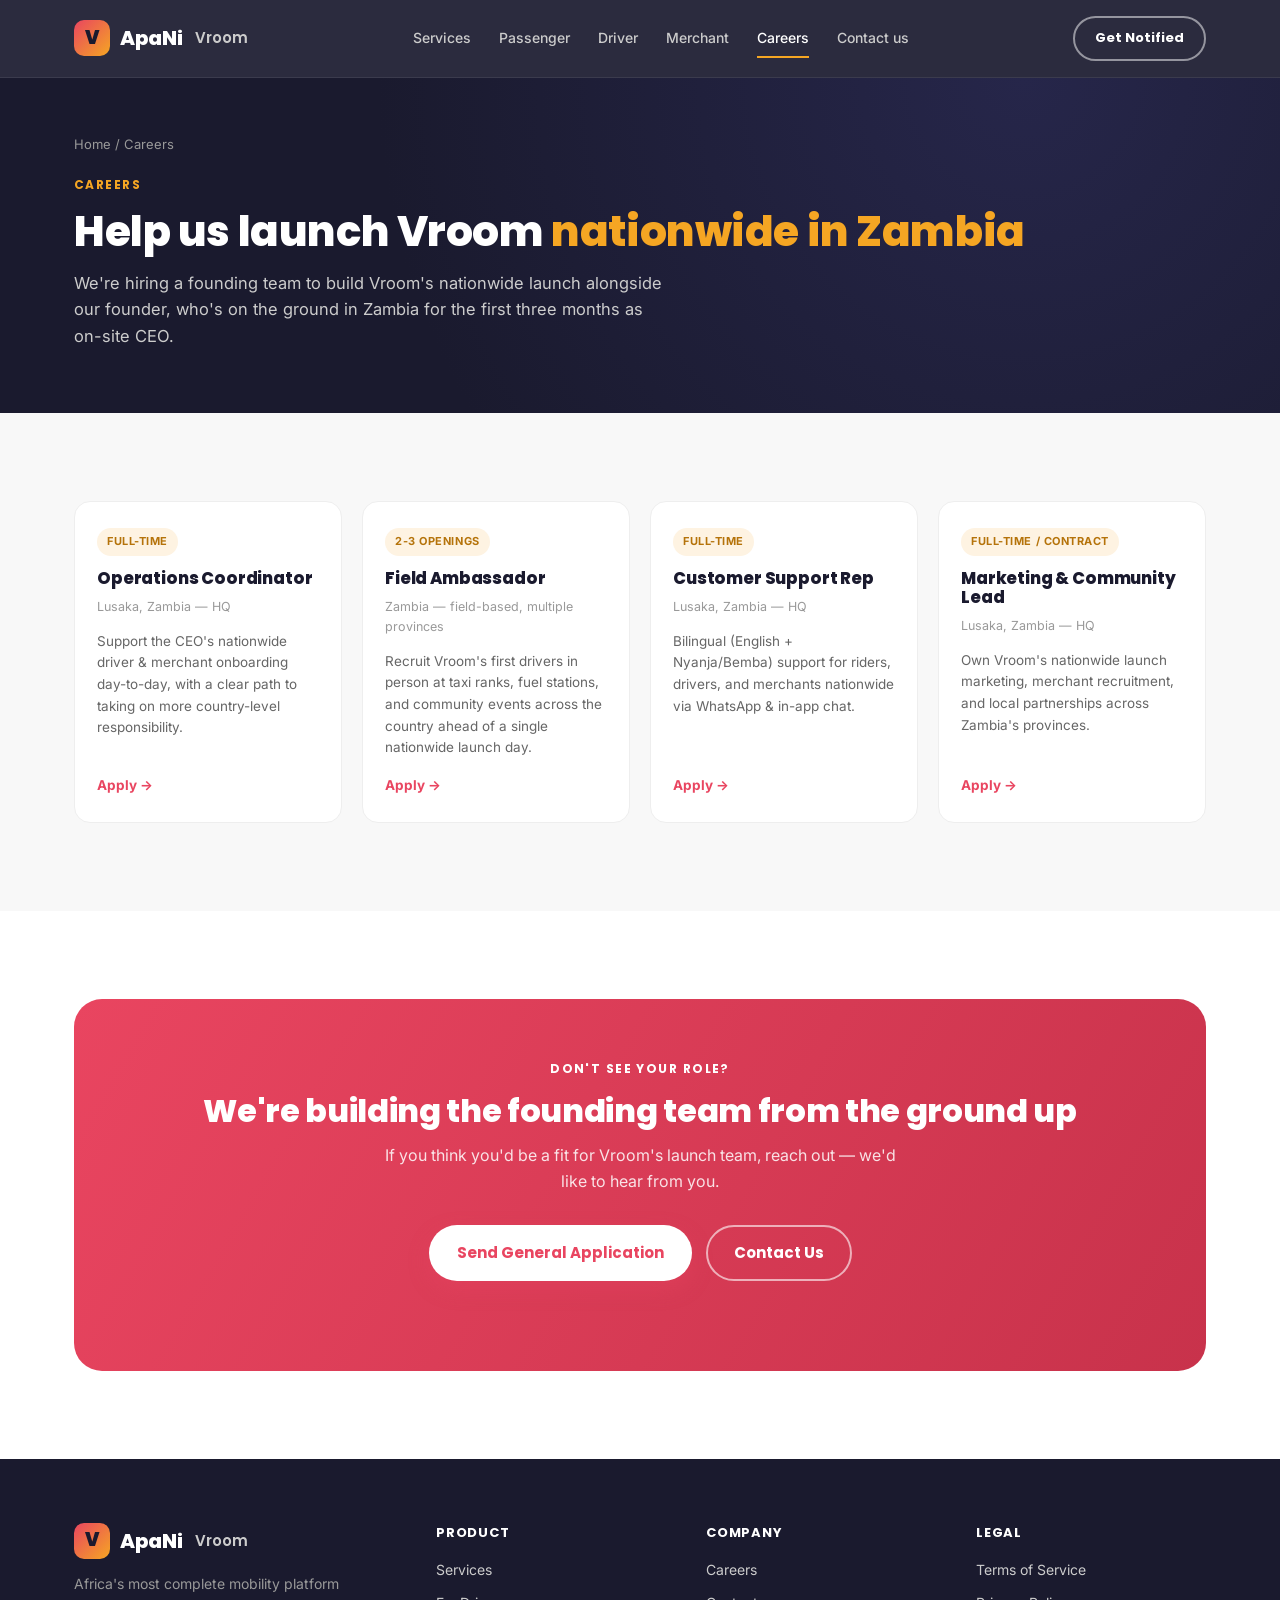
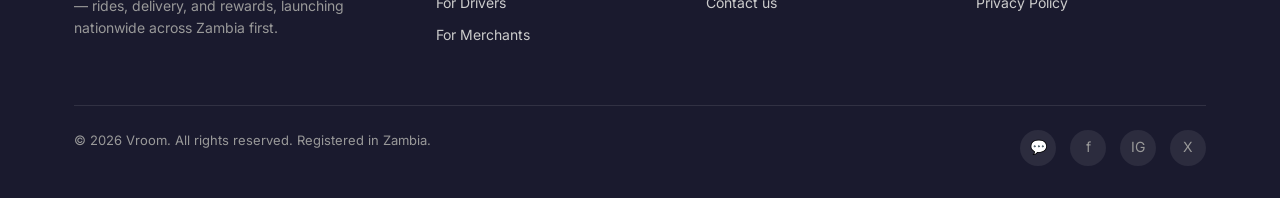
==== careers.html @ 675fe9ae "Add files via upload" ====
<!DOCTYPE html>
<html lang="en">
<head>
<meta charset="UTF-8">
<meta name="viewport" content="width=device-width, initial-scale=1.0">
<title>Careers | ApaNiVroom — Vroom</title>
<meta name="description" content="Join the founding team building Vroom's nationwide launch across Zambia, alongside our founder and on-the-ground CEO.">
<link rel="icon" href="data:image/svg+xml,%3Csvg xmlns='http://www.w3.org/2000/svg' viewBox='0 0 100 100'%3E%3Crect width='100' height='100' rx='22' fill='%231A1A2E'/%3E%3Ctext x='50' y='68' font-size='58' font-family='Arial, sans-serif' font-weight='900' fill='%23F5A623' text-anchor='middle'%3EV%3C/text%3E%3C/svg%3E">
<link rel="preconnect" href="https://fonts.googleapis.com">
<link rel="preconnect" href="https://fonts.gstatic.com" crossorigin>
<link href="https://fonts.googleapis.com/css2?family=Poppins:wght@600;700;800;900&family=Inter:wght@400;500;600;700&display=swap" rel="stylesheet">
<link rel="stylesheet" href="style.css">
</head>
<body>

<header>
  <div class="nav wrap">
    <a href="index.html" class="logo"><span class="mark">V</span>ApaNi<span class="apa">Vroom</span></a>
    <nav class="links" id="navLinks">
      <a href="services.html">Services</a>
      <a href="passenger.html">Passenger</a>
      <a href="driver.html">Driver</a>
      <a href="merchant.html">Merchant</a>
      <a href="careers.html" class="active">Careers</a>
      <a href="contact.html">Contact us</a>
    </nav>
    <div class="nav-cta">
      <a href="contact.html" class="btn btn-outline" style="padding:10px 20px;font-size:13px;">Get Notified</a>
      <button class="menu-toggle" id="menuToggle" aria-label="Menu">☰</button>
    </div>
  </div>
</header>

<section class="subhero">
  <div class="wrap">
    <div class="breadcrumb"><a href="index.html">Home</a> / Careers</div>
    <span class="eyebrow" style="color:var(--accent);">Careers</span>
    <h1>Help us launch Vroom <span>nationwide in Zambia</span></h1>
    <p class="lead">We're hiring a founding team to build Vroom's nationwide launch alongside our founder, who's on the ground in Zambia for the first three months as on-site CEO.</p>
  </div>
</section>

<section>
  <div class="wrap">
    <div class="careers-grid">
      <div class="job-card">
        <span class="job-tag">Full-Time</span>
        <h3>Operations Coordinator</h3>
        <div class="job-loc">Lusaka, Zambia — HQ</div>
        <p>Support the CEO's nationwide driver &amp; merchant onboarding day-to-day, with a clear path to taking on more country-level responsibility.</p>
        <a href="mailto:careers@apanivroom.com?subject=Application%3A%20Operations%20Coordinator">Apply →</a>
      </div>
      <div class="job-card">
        <span class="job-tag">2-3 Openings</span>
        <h3>Field Ambassador</h3>
        <div class="job-loc">Zambia — field-based, multiple provinces</div>
        <p>Recruit Vroom's first drivers in person at taxi ranks, fuel stations, and community events across the country ahead of a single nationwide launch day.</p>
        <a href="mailto:careers@apanivroom.com?subject=Application%3A%20Field%20Ambassador">Apply →</a>
      </div>
      <div class="job-card">
        <span class="job-tag">Full-Time</span>
        <h3>Customer Support Rep</h3>
        <div class="job-loc">Lusaka, Zambia — HQ</div>
        <p>Bilingual (English + Nyanja/Bemba) support for riders, drivers, and merchants nationwide via WhatsApp &amp; in-app chat.</p>
        <a href="mailto:careers@apanivroom.com?subject=Application%3A%20Customer%20Support%20Representative">Apply →</a>
      </div>
      <div class="job-card">
        <span class="job-tag">Full-Time / Contract</span>
        <h3>Marketing &amp; Community Lead</h3>
        <div class="job-loc">Lusaka, Zambia — HQ</div>
        <p>Own Vroom's nationwide launch marketing, merchant recruitment, and local partnerships across Zambia's provinces.</p>
        <a href="mailto:careers@apanivroom.com?subject=Application%3A%20Marketing%20%26%20Community%20Lead">Apply →</a>
      </div>
    </div>
  </div>
</section>

<section style="background:var(--white);">
  <div class="wrap">
    <div class="cta-band">
      <span class="eyebrow" style="color:#fff;">Don't See Your Role?</span>
      <h2>We're building the founding team from the ground up</h2>
      <p>If you think you'd be a fit for Vroom's launch team, reach out — we'd like to hear from you.</p>
      <div class="hero-actions" style="justify-content:center;">
        <a href="mailto:careers@apanivroom.com?subject=General%20Application" class="btn btn-primary">Send General Application</a>
        <a href="contact.html" class="btn btn-outline">Contact Us</a>
      </div>
    </div>
  </div>
</section>

<footer>
  <div class="wrap">
    <div class="footer-grid">
      <div>
        <a href="index.html" class="logo" style="margin-bottom:14px;"><span class="mark">V</span>ApaNi<span class="apa">Vroom</span></a>
        <p style="font-size:14px;max-width:280px;color:var(--gray-400);">Africa's most complete mobility platform — rides, delivery, and rewards, launching nationwide across Zambia first.</p>
      </div>
      <div>
        <h5>Product</h5>
        <ul>
          <li><a href="services.html">Services</a></li>
          <li><a href="driver.html">For Drivers</a></li>
          <li><a href="merchant.html">For Merchants</a></li>
        </ul>
      </div>
      <div>
        <h5>Company</h5>
        <ul>
          <li><a href="careers.html">Careers</a></li>
          <li><a href="contact.html">Contact us</a></li>
        </ul>
      </div>
      <div>
        <h5>Legal</h5>
        <ul>
          <li><a href="#">Terms of Service</a></li>
          <li><a href="#">Privacy Policy</a></li>
        </ul>
      </div>
    </div>
    <div class="footer-bottom">
      <span>© 2026 Vroom. All rights reserved. Registered in Zambia.</span>
      <div class="social-row">
        <a href="#" aria-label="WhatsApp">💬</a>
        <a href="#" aria-label="Facebook">f</a>
        <a href="#" aria-label="Instagram">IG</a>
        <a href="#" aria-label="X">X</a>
      </div>
    </div>
  </div>
</footer>

<script>
  document.getElementById('menuToggle').addEventListener('click', function(){
    document.getElementById('navLinks').classList.toggle('open');
  });
  document.querySelectorAll('nav.links a').forEach(function(a){
    a.addEventListener('click', function(){ document.getElementById('navLinks').classList.remove('open'); });
  });
</script>

</body>
</html>
---- style.css ----
:root{
  --primary:#1A1A2E;
  --secondary:#E94560;
  --accent:#F5A623;
  --success:#27AE60;
  --bg:#F8F8F8;
  --white:#FFFFFF;
  --gray-100:#F5F5F5;
  --gray-200:#EEEEEE;
  --gray-300:#CCCCCC;
  --gray-400:#999999;
  --gray-500:#666666;
  --gray-600:#444444;
  --max-w:1180px;
  --radius:16px;
}
*{box-sizing:border-box;margin:0;padding:0;}
html{scroll-behavior:smooth;}
body{
  font-family:'Inter',system-ui,-apple-system,Segoe UI,Roboto,sans-serif;
  color:var(--primary);
  background:var(--bg);
  line-height:1.6;
  -webkit-font-smoothing:antialiased;
}
h1,h2,h3,h4{font-family:'Poppins',sans-serif;font-weight:800;line-height:1.15;letter-spacing:-0.01em;}
a{color:inherit;text-decoration:none;}
img{max-width:100%;display:block;}
.wrap{max-width:var(--max-w);margin:0 auto;padding:0 24px;}
.eyebrow{
  display:inline-block;font-family:'Poppins',sans-serif;font-weight:700;font-size:12px;
  letter-spacing:.12em;text-transform:uppercase;color:var(--secondary);margin-bottom:14px;
}
.btn{
  display:inline-flex;align-items:center;justify-content:center;gap:8px;
  padding:14px 26px;border-radius:999px;font-family:'Poppins',sans-serif;font-weight:700;
  font-size:15px;border:2px solid transparent;cursor:pointer;transition:transform .15s ease, box-shadow .15s ease;
}
.btn:hover{transform:translateY(-2px);}
.btn-primary{background:var(--secondary);color:var(--white);box-shadow:0 8px 20px rgba(233,69,96,.35);}
.btn-primary:hover{box-shadow:0 12px 26px rgba(233,69,96,.45);}
.btn-outline{background:transparent;color:var(--white);border-color:rgba(255,255,255,.5);}
.btn-outline:hover{border-color:#fff;background:rgba(255,255,255,.08);}
.btn-dark{background:var(--primary);color:var(--white);}
.btn-dark:hover{box-shadow:0 10px 22px rgba(26,26,46,.3);}

/* ---------- HEADER ---------- */
header{
  position:sticky;top:0;z-index:100;background:rgba(26,26,46,.92);backdrop-filter:blur(8px);
  border-bottom:1px solid rgba(255,255,255,.08);
}
.nav{display:flex;align-items:center;justify-content:space-between;padding:16px 24px;}
.logo{display:flex;align-items:center;gap:10px;font-family:'Poppins',sans-serif;font-weight:800;font-size:20px;color:var(--white);}
.logo .mark{
  width:36px;height:36px;border-radius:10px;background:linear-gradient(135deg,var(--secondary),var(--accent));
  display:flex;align-items:center;justify-content:center;font-weight:900;color:var(--primary);font-size:19px;
}
.logo .apa{color:var(--gray-300);font-weight:600;font-size:15px;margin-left:2px;}
nav.links{display:flex;gap:28px;align-items:center;}
nav.links a{color:var(--gray-300);font-weight:500;font-size:14px;transition:color .15s;}
nav.links a:hover{color:var(--white);}
nav.links a.active{color:var(--white);position:relative;}
nav.links a.active::after{
  content:"";position:absolute;left:0;right:0;bottom:-8px;height:2px;background:var(--accent);
}
.nav-cta{display:flex;align-items:center;gap:14px;}
.menu-toggle{display:none;background:none;border:none;color:var(--white);font-size:26px;cursor:pointer;}

@media (max-width:860px){
  nav.links{position:fixed;top:68px;left:0;right:0;background:var(--primary);flex-direction:column;
    align-items:flex-start;padding:18px 24px 26px;gap:18px;transform:translateY(-130%);transition:transform .25s ease;
    border-bottom:1px solid rgba(255,255,255,.08);}
  nav.links.open{transform:translateY(0);}
  nav.links a.active::after{display:none;}
  .menu-toggle{display:block;}
  .nav-cta .btn-outline{display:none;}
}

/* ---------- HERO (home) ---------- */
.hero{
  background:radial-gradient(circle at 20% 20%, #26264a 0%, var(--primary) 55%);
  color:var(--white);padding:76px 0 90px;position:relative;overflow:hidden;
}
.hero::after{
  content:"";position:absolute;right:-120px;top:-120px;width:420px;height:420px;border-radius:50%;
  background:radial-gradient(circle, rgba(245,166,35,.25), transparent 70%);
}
.hero-grid{display:grid;grid-template-columns:1.1fr .9fr;gap:56px;align-items:center;position:relative;z-index:2;}
@media (max-width:900px){.hero-grid{grid-template-columns:1fr;}}
.hero h1{font-size:clamp(34px,5vw,54px);color:var(--white);margin-bottom:20px;}
.hero h1 span{color:var(--accent);}
.hero p.lead{font-size:18px;color:var(--gray-300);max-width:520px;margin-bottom:32px;}
.hero-actions{display:flex;flex-wrap:wrap;gap:14px;margin-bottom:34px;}
.badge-row{display:flex;flex-wrap:wrap;gap:10px;}
.pill{
  display:inline-flex;align-items:center;gap:8px;background:rgba(255,255,255,.08);
  border:1px solid rgba(255,255,255,.16);padding:8px 16px;border-radius:999px;font-size:13px;color:var(--gray-200);
}
.pill .dot{width:8px;height:8px;border-radius:50%;background:var(--success);}

.phone-stack{position:relative;display:flex;justify-content:center;}
.phone{
  width:260px;border-radius:34px;overflow:hidden;box-shadow:0 30px 60px rgba(0,0,0,.45);
  border:6px solid #0d0d1a;background:#0d0d1a;
}
.phone img{width:100%;display:block;}
.phone.behind{position:absolute;transform:rotate(9deg) translate(64px,26px);opacity:.55;z-index:1;width:230px;}
.phone.front{position:relative;z-index:2;}

/* ---------- SUB-PAGE HERO (inner pages) ---------- */
.subhero{
  background:radial-gradient(circle at 80% 0%, #26264a 0%, var(--primary) 60%);
  color:var(--white);padding:56px 0 64px;position:relative;overflow:hidden;
}
.subhero .wrap{position:relative;z-index:2;}
.subhero h1{font-size:clamp(28px,4.2vw,42px);color:var(--white);margin-bottom:14px;}
.subhero h1 span{color:var(--accent);}
.subhero p.lead{font-size:16.5px;color:var(--gray-300);max-width:600px;}
.breadcrumb{font-size:13px;color:var(--gray-400);margin-bottom:16px;}
.breadcrumb a:hover{color:var(--white);}

/* ---------- SECTION SHARED ---------- */
section{padding:88px 0;}
.section-head{max-width:640px;margin:0 auto 52px;text-align:center;}
.section-head h2{font-size:clamp(28px,4vw,38px);margin-bottom:14px;}
.section-head p{color:var(--gray-500);font-size:16px;}
.section-head.left{margin:0 0 44px;text-align:left;}

/* ---------- FEATURES ---------- */
.features-grid{display:grid;grid-template-columns:repeat(3,1fr);gap:24px;}
@media (max-width:900px){.features-grid{grid-template-columns:repeat(2,1fr);}}
@media (max-width:600px){.features-grid{grid-template-columns:1fr;}}
.feature-card{
  background:var(--white);border-radius:var(--radius);padding:30px 26px;border:1px solid var(--gray-200);
  transition:transform .18s ease, box-shadow .18s ease;
}
.feature-card:hover{transform:translateY(-4px);box-shadow:0 18px 34px rgba(26,26,46,.08);}
.feature-icon{
  width:52px;height:52px;border-radius:14px;display:flex;align-items:center;justify-content:center;
  font-size:24px;margin-bottom:18px;
}
.feature-card h3{font-size:18px;margin-bottom:10px;}
.feature-card p{color:var(--gray-500);font-size:14.5px;}
.ic-1{background:#FDEBEE;}
.ic-2{background:#FEF3E2;}
.ic-3{background:#EAF7EF;}
.ic-4{background:#EDEDFB;}
.ic-5{background:#FDEBEE;}
.ic-6{background:#FEF3E2;}

/* quick-link hub cards on Home */
.hub-grid{display:grid;grid-template-columns:repeat(3,1fr);gap:20px;}
@media (max-width:900px){.hub-grid{grid-template-columns:repeat(2,1fr);}}
@media (max-width:600px){.hub-grid{grid-template-columns:1fr;}}
.hub-card{
  background:var(--white);border:1px solid var(--gray-200);border-radius:var(--radius);padding:26px;
  display:flex;flex-direction:column;gap:8px;transition:transform .18s ease, box-shadow .18s ease;
}
.hub-card:hover{transform:translateY(-4px);box-shadow:0 18px 34px rgba(26,26,46,.08);}
.hub-card .hub-icon{font-size:26px;}
.hub-card h3{font-size:17px;}
.hub-card p{color:var(--gray-500);font-size:14px;flex-grow:1;}
.hub-card .hub-go{color:var(--secondary);font-weight:700;font-size:13.5px;}

/* delivery tiers strip */
.tiers{display:grid;grid-template-columns:repeat(4,1fr);gap:16px;margin-top:20px;}
@media (max-width:760px){.tiers{grid-template-columns:repeat(2,1fr);}}
.tier{background:var(--white);border:1px solid var(--gray-200);border-radius:14px;padding:20px;text-align:center;}
.tier .t-name{font-family:'Poppins',sans-serif;font-weight:700;color:var(--secondary);font-size:15px;margin-bottom:6px;}
.tier .t-time{font-size:13px;color:var(--gray-500);}

/* ---------- SPLIT (drivers / merchants / passengers) ---------- */
.split{display:grid;grid-template-columns:1fr 1fr;gap:60px;align-items:center;}
@media (max-width:900px){.split{grid-template-columns:1fr;}}
.split.reverse .split-media{order:2;}
@media (max-width:900px){.split.reverse .split-media{order:0;}}
.split-media{display:flex;justify-content:center;}
.split ul{list-style:none;margin:22px 0 30px;}
.split ul li{
  display:flex;gap:12px;align-items:flex-start;margin-bottom:14px;font-size:15px;color:var(--gray-600);
}
.split ul li::before{
  content:"✓";flex:none;width:22px;height:22px;border-radius:50%;background:var(--success);color:#fff;
  font-size:12px;display:flex;align-items:center;justify-content:center;margin-top:2px;font-weight:700;
}
.dark-panel{background:var(--primary);color:var(--white);border-radius:24px;padding:64px 0;}
.dark-panel .section-head p, .dark-panel p{color:var(--gray-300);}
.dark-panel .split ul li{color:var(--gray-200);}

/* ---------- REAL PHOTOGRAPHY ---------- */
.photo-media{display:flex;justify-content:center;gap:18px;flex-wrap:wrap;align-items:flex-end;}
.real-photo{
  width:260px;border-radius:var(--radius);overflow:hidden;box-shadow:0 20px 40px rgba(0,0,0,.25);
  position:relative;
}
.real-photo img{width:100%;height:320px;object-fit:cover;display:block;}
.real-photo .cap{
  position:absolute;left:0;right:0;bottom:0;padding:14px 16px 12px;
  background:linear-gradient(0deg, rgba(0,0,0,.72), transparent);color:#fff;font-size:12.5px;font-weight:600;
}
.photo-strip{display:grid;grid-template-columns:repeat(3,1fr);gap:20px;}
@media (max-width:900px){.photo-strip{grid-template-columns:1fr;}}
.photo-strip .real-photo{width:100%;}
.photo-strip .real-photo img{height:280px;}

/* ---------- CAREERS ---------- */
.careers-grid{display:grid;grid-template-columns:repeat(4,1fr);gap:20px;}
@media (max-width:960px){.careers-grid{grid-template-columns:repeat(2,1fr);}}
@media (max-width:600px){.careers-grid{grid-template-columns:1fr;}}
.job-card{
  background:var(--white);border:1px solid var(--gray-200);border-radius:var(--radius);padding:26px 22px;
  display:flex;flex-direction:column;height:100%;
}
.job-card .job-tag{
  align-self:flex-start;background:#FEF3E2;color:#B5730A;font-size:11px;font-weight:700;letter-spacing:.05em;
  text-transform:uppercase;padding:5px 10px;border-radius:999px;margin-bottom:14px;
}
.job-card h3{font-size:16.5px;margin-bottom:8px;}
.job-card p{font-size:13.5px;color:var(--gray-500);flex-grow:1;margin-bottom:16px;}
.job-card .job-loc{font-size:12.5px;color:var(--gray-400);margin-bottom:14px;}
.job-card a{font-size:13.5px;font-weight:700;color:var(--secondary);}

/* ---------- LAUNCH TIMELINE ---------- */
.timeline-strip{
  display:flex;gap:0;border-radius:var(--radius);overflow:hidden;border:1px solid var(--gray-200);
}
@media (max-width:760px){.timeline-strip{flex-direction:column;}}
.t-step{flex:1;background:var(--white);padding:28px 24px;border-right:1px solid var(--gray-200);position:relative;}
.t-step:last-child{border-right:none;}
.t-step .t-num{
  width:34px;height:34px;border-radius:50%;background:var(--secondary);color:#fff;font-weight:800;
  display:flex;align-items:center;justify-content:center;font-size:14px;margin-bottom:14px;font-family:'Poppins',sans-serif;
}
.t-step h4{font-size:15px;margin-bottom:6px;}
.t-step p{font-size:13px;color:var(--gray-500);}
.t-step.active .t-num{background:var(--accent);}

/* ---------- CTA BAND ---------- */
.cta-band{
  background:linear-gradient(120deg,var(--secondary),#c8324b);color:#fff;border-radius:28px;
  padding:56px 48px;text-align:center;
}
.cta-band h2{color:#fff;margin-bottom:14px;font-size:clamp(24px,3.4vw,32px);}
.cta-band p{color:rgba(255,255,255,.85);max-width:520px;margin:0 auto 30px;}
.cta-band .btn-primary{background:#fff;color:var(--secondary);}
.cta-band .btn-outline{border-color:rgba(255,255,255,.6);}

/* contact page details */
.contact-grid{display:grid;grid-template-columns:repeat(4,1fr);gap:20px;margin-top:56px;}
@media (max-width:900px){.contact-grid{grid-template-columns:repeat(2,1fr);}}
@media (max-width:560px){.contact-grid{grid-template-columns:1fr;}}
.contact-card{background:var(--white);border:1px solid var(--gray-200);border-radius:var(--radius);padding:24px;text-align:center;}
.contact-card .c-icon{font-size:22px;margin-bottom:10px;}
.contact-card h4{font-size:14.5px;margin-bottom:6px;}
.contact-card a{color:var(--secondary);font-size:13.5px;font-weight:600;}

/* ---------- FOOTER ---------- */
footer{background:var(--primary);color:var(--gray-300);padding:64px 0 32px;}
.footer-grid{display:grid;grid-template-columns:1.4fr 1fr 1fr 1fr;gap:40px;margin-bottom:48px;}
@media (max-width:760px){.footer-grid{grid-template-columns:1fr 1fr;}}
.footer-grid h5{color:#fff;font-family:'Poppins',sans-serif;font-size:13px;letter-spacing:.06em;text-transform:uppercase;margin-bottom:16px;}
.footer-grid ul{list-style:none;}
.footer-grid ul li{margin-bottom:10px;font-size:14px;}
.footer-grid ul li a:hover{color:#fff;}
.footer-bottom{
  border-top:1px solid rgba(255,255,255,.1);padding-top:24px;display:flex;justify-content:space-between;
  flex-wrap:wrap;gap:12px;font-size:13px;color:var(--gray-400);
}
.social-row{display:flex;gap:14px;}
.social-row a{
  width:36px;height:36px;border-radius:50%;background:rgba(255,255,255,.08);display:flex;align-items:center;
  justify-content:center;font-size:14px;
}
.social-row a:hover{background:rgba(255,255,255,.16);}
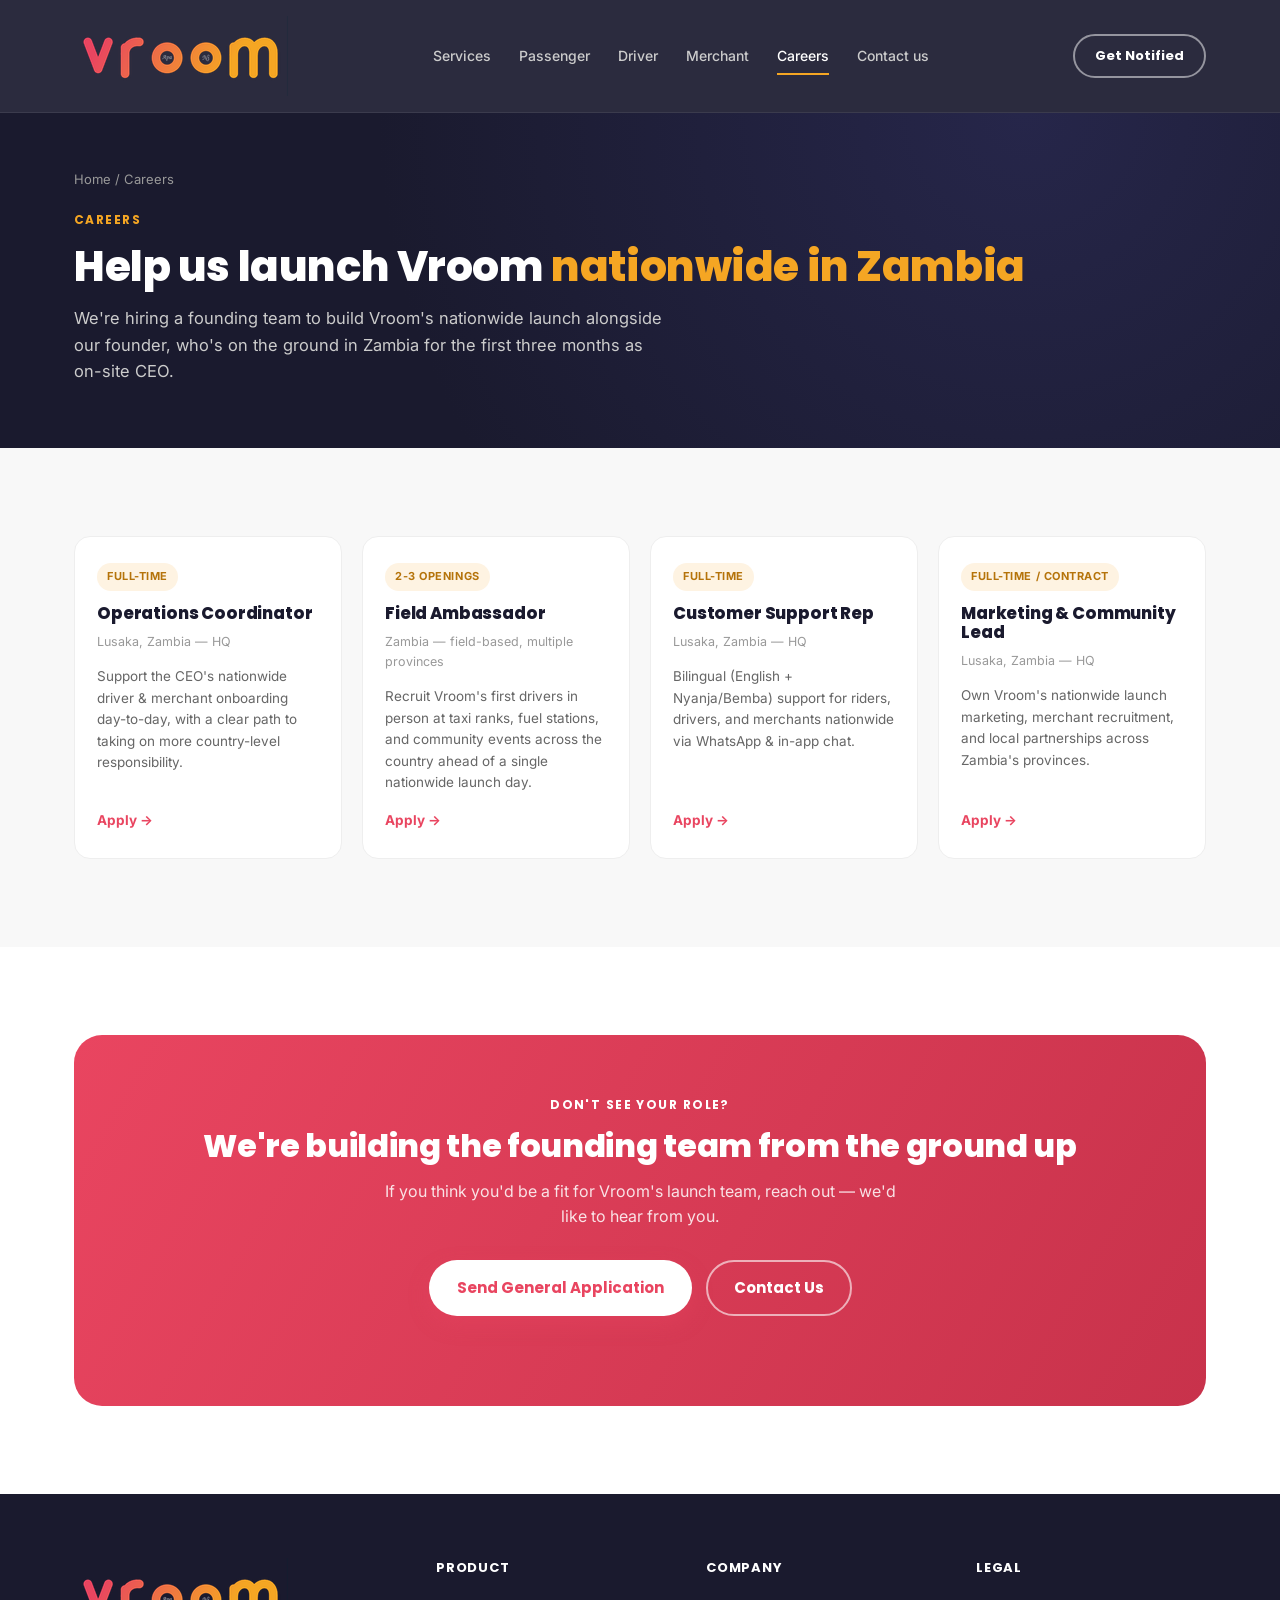
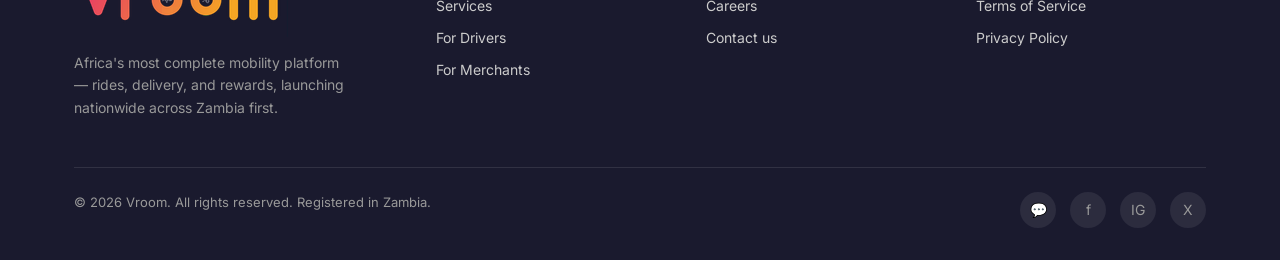
==== commit 4d24d5fc: "Replace placeholder logo with Vroom wordmark" ====
--- a/careers.html
+++ b/careers.html
@@ -15,7 +15,7 @@
 
 <header>
   <div class="nav wrap">
-    <a href="index.html" class="logo"><span class="mark">V</span>ApaNi<span class="apa">Vroom</span></a>
+    <a href="index.html" class="logo"><img src="[data-uri]" alt="ApaNiVroom" class="logo-img"></a>
     <nav class="links" id="navLinks">
       <a href="services.html">Services</a>
       <a href="passenger.html">Passenger</a>
@@ -93,7 +93,7 @@
   <div class="wrap">
     <div class="footer-grid">
       <div>
-        <a href="index.html" class="logo" style="margin-bottom:14px;"><span class="mark">V</span>ApaNi<span class="apa">Vroom</span></a>
+        <a href="index.html" class="logo" style="margin-bottom:14px;"><img src="[data-uri]" alt="ApaNiVroom" class="logo-img"></a>
         <p style="font-size:14px;max-width:280px;color:var(--gray-400);">Africa's most complete mobility platform — rides, delivery, and rewards, launching nationwide across Zambia first.</p>
       </div>
       <div>
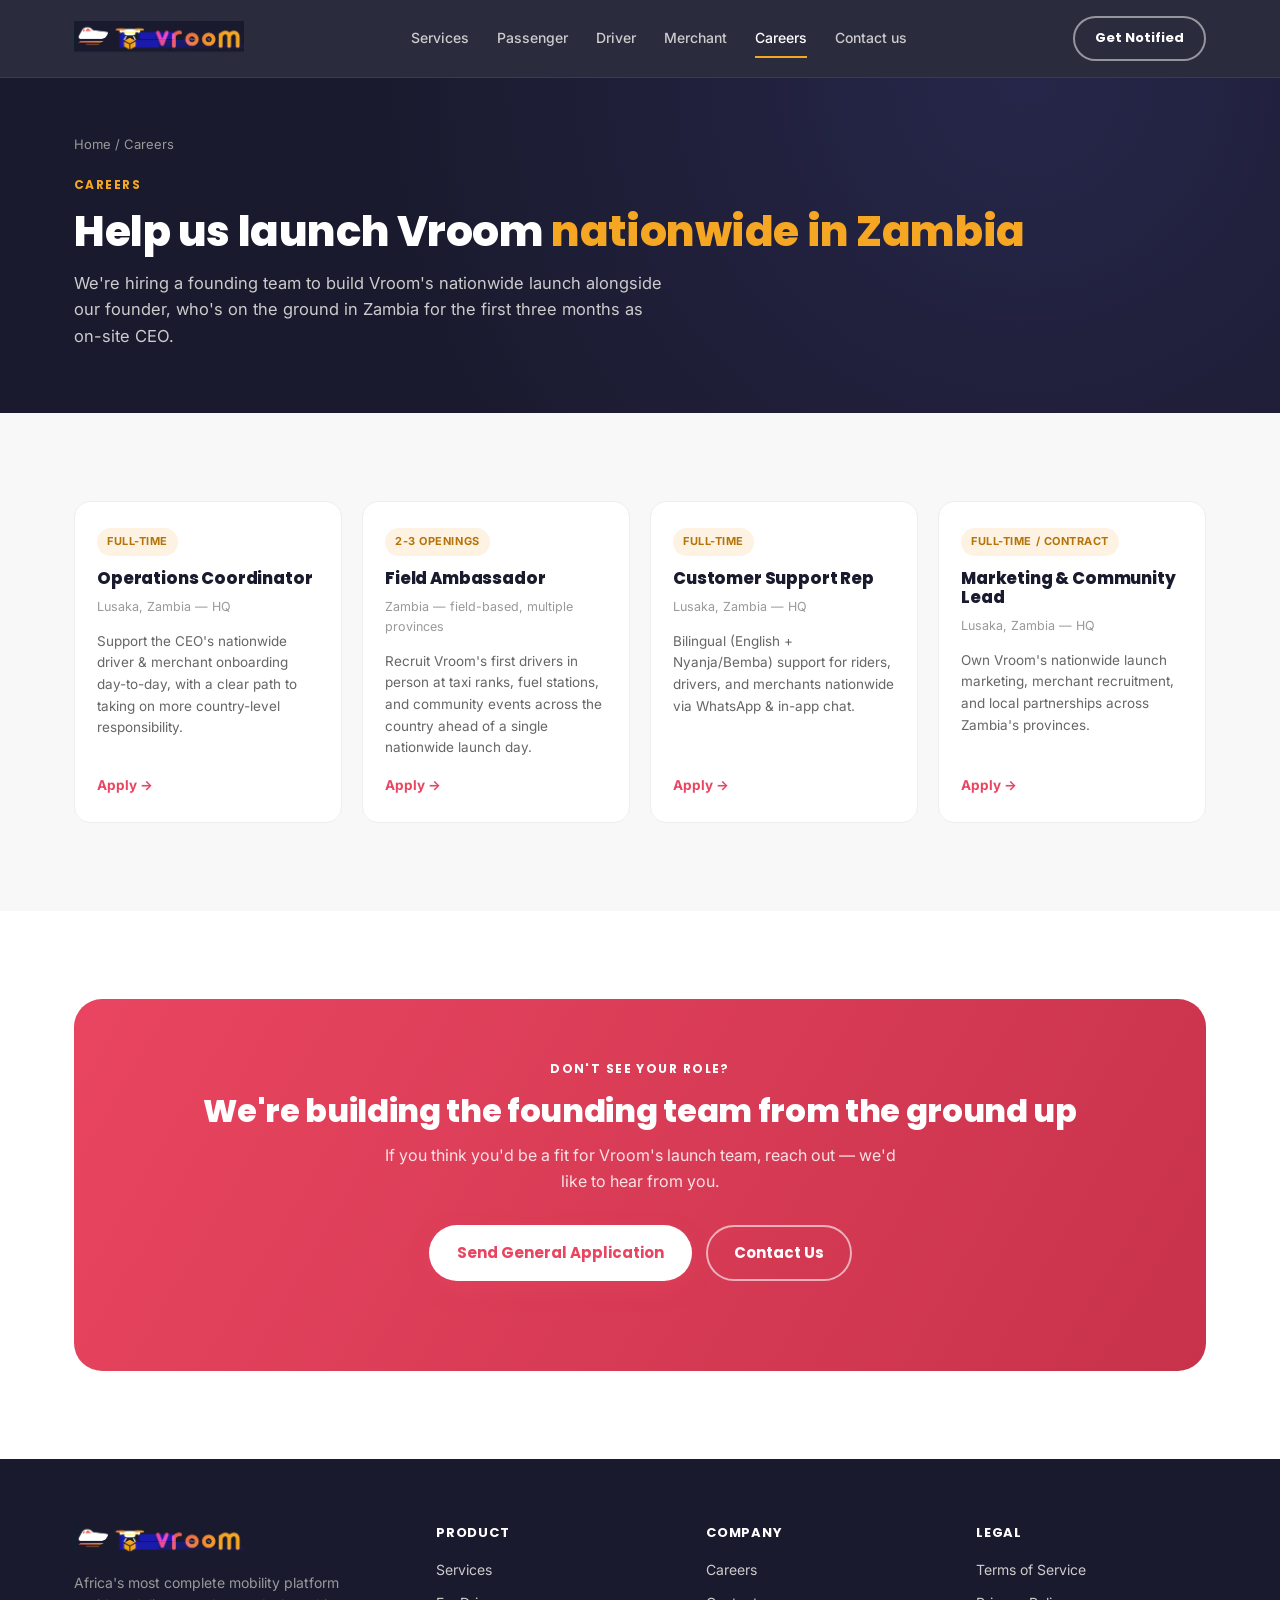
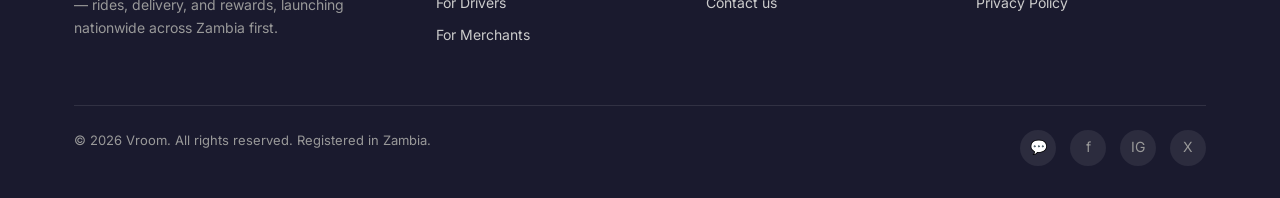
==== commit 5b8e0019: "Wire full logo asset into careers.html" ====
--- a/careers.html
+++ b/careers.html
@@ -15,7 +15,7 @@
 
 <header>
   <div class="nav wrap">
-    <a href="index.html" class="logo"><img src="[data-uri]" alt="ApaNiVroom" class="logo-img"></a>
+    <a href="index.html" class="logo"><img src="[data-uri]" alt="ApaNiVroom" class="logo-img"></a>
     <nav class="links" id="navLinks">
       <a href="services.html">Services</a>
       <a href="passenger.html">Passenger</a>
@@ -93,7 +93,7 @@
   <div class="wrap">
     <div class="footer-grid">
       <div>
-        <a href="index.html" class="logo" style="margin-bottom:14px;"><img src="[data-uri]" alt="ApaNiVroom" class="logo-img"></a>
+        <a href="index.html" class="logo" style="margin-bottom:14px;"><img src="[data-uri]" alt="ApaNiVroom" class="logo-img"></a>
         <p style="font-size:14px;max-width:280px;color:var(--gray-400);">Africa's most complete mobility platform — rides, delivery, and rewards, launching nationwide across Zambia first.</p>
       </div>
       <div>
@@ -140,5 +140,6 @@
   });
 </script>
 
+<script src="logo.js" defer></script>
 </body>
 </html>
--- a/style.css
+++ b/style.css
@@ -51,11 +51,7 @@
 }
 .nav{display:flex;align-items:center;justify-content:space-between;padding:16px 24px;}
 .logo{display:flex;align-items:center;gap:10px;font-family:'Poppins',sans-serif;font-weight:800;font-size:20px;color:var(--white);}
-.logo .mark{
-  width:36px;height:36px;border-radius:10px;background:linear-gradient(135deg,var(--secondary),var(--accent));
-  display:flex;align-items:center;justify-content:center;font-weight:900;color:var(--primary);font-size:19px;
-}
-.logo .apa{color:var(--gray-300);font-weight:600;font-size:15px;margin-left:2px;}
+.logo-img{width:170px;height:auto;display:block;}
 nav.links{display:flex;gap:28px;align-items:center;}
 nav.links a{color:var(--gray-300);font-weight:500;font-size:14px;transition:color .15s;}
 nav.links a:hover{color:var(--white);}
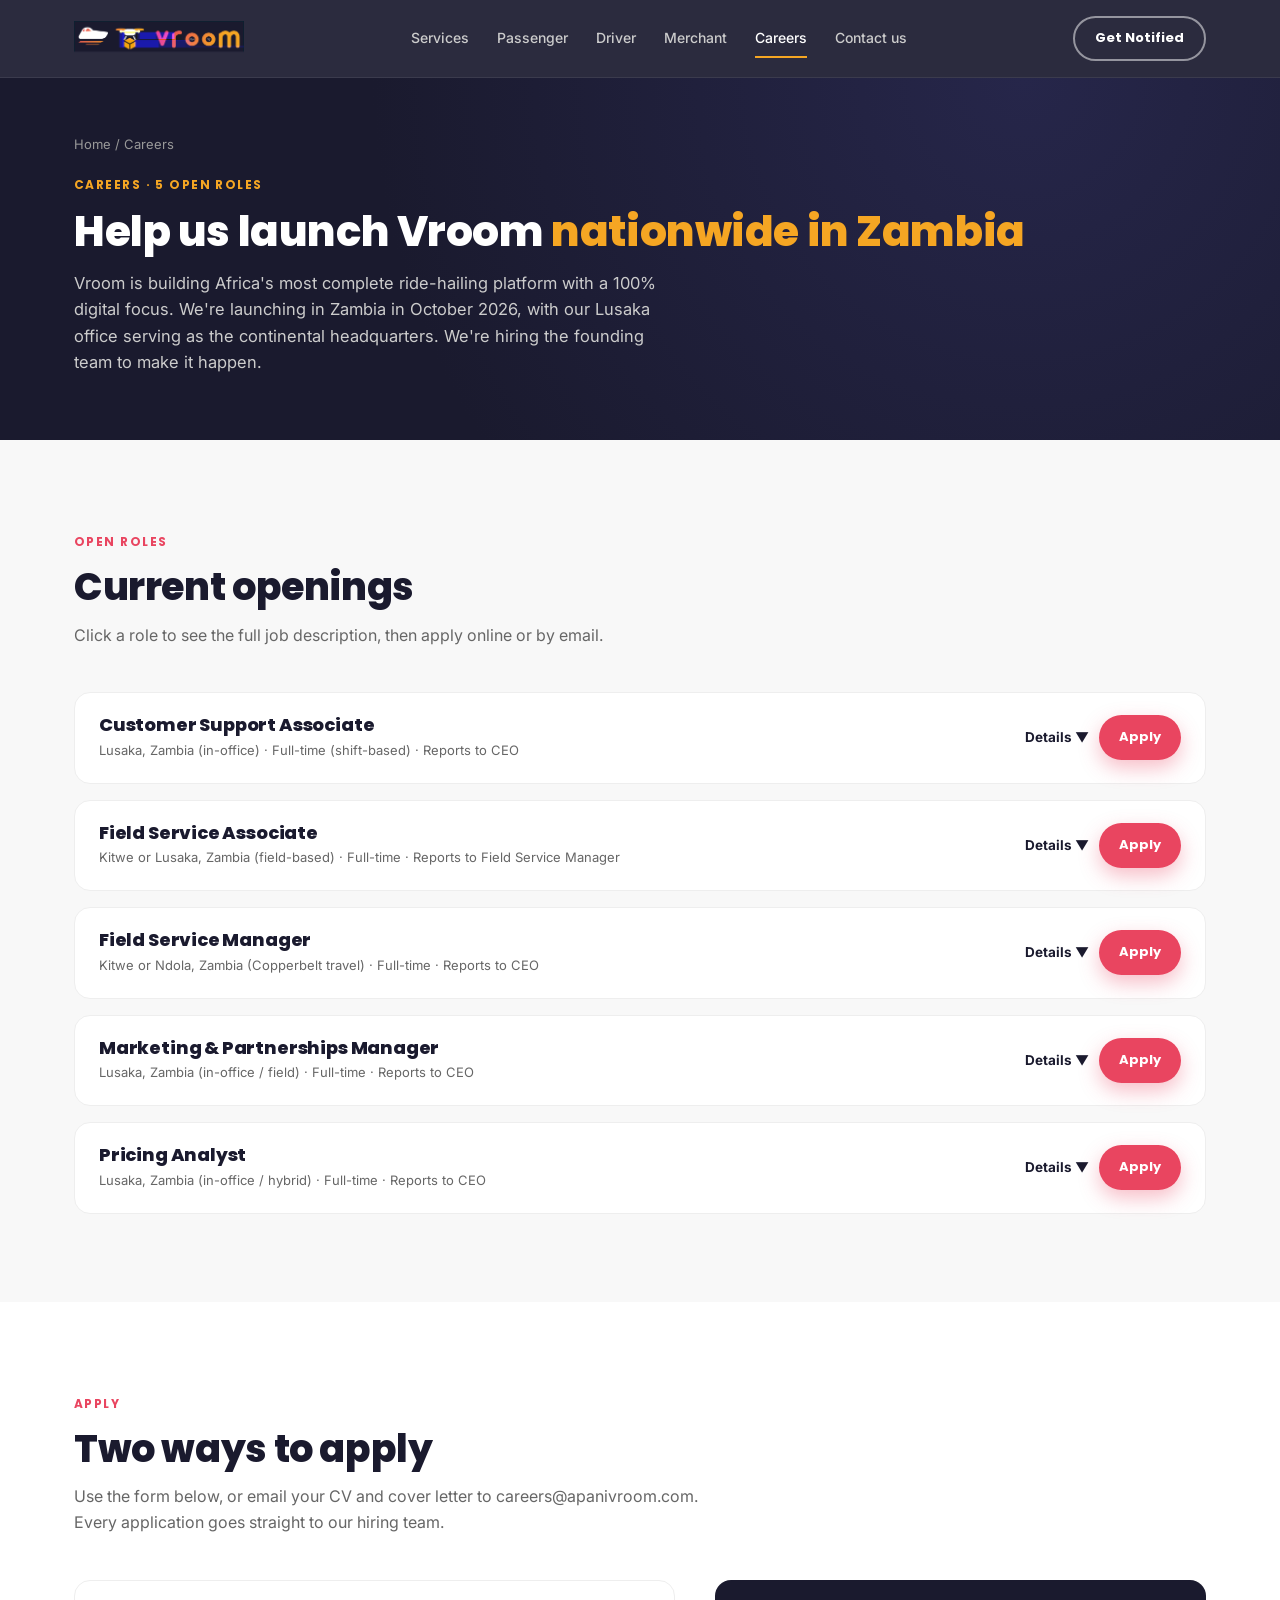
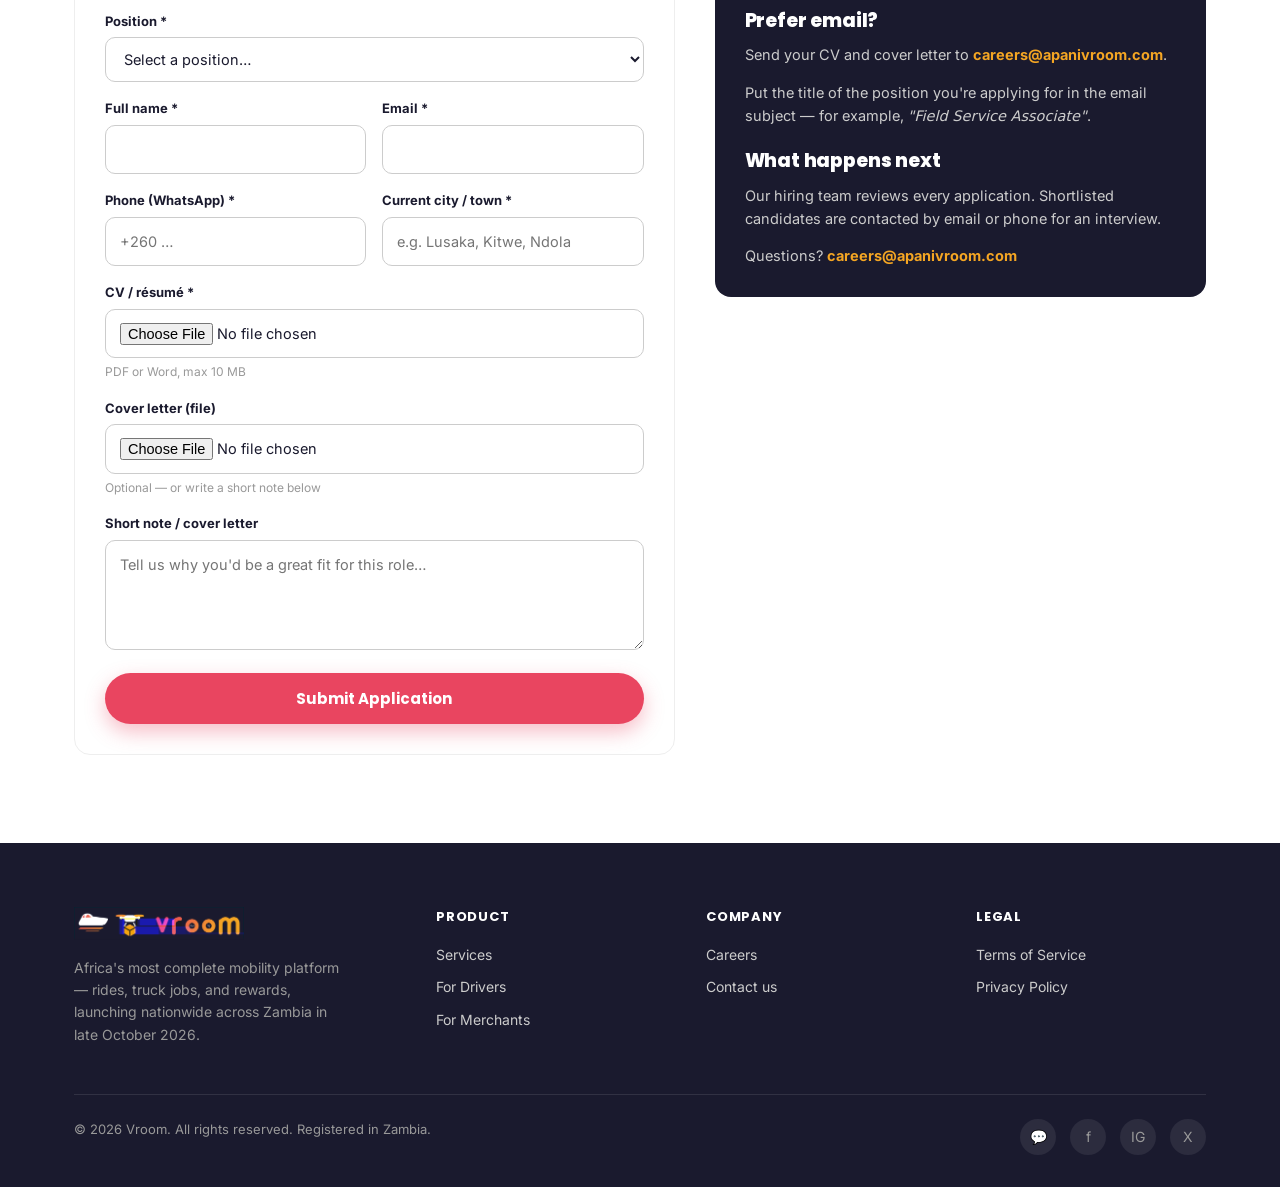
==== commit 5709d9dc: "Add files via upload" ====
--- a/careers.html
+++ b/careers.html
@@ -4,7 +4,7 @@
 <meta charset="UTF-8">
 <meta name="viewport" content="width=device-width, initial-scale=1.0">
 <title>Careers | ApaNiVroom — Vroom</title>
-<meta name="description" content="Join the founding team building Vroom's nationwide launch across Zambia, alongside our founder and on-the-ground CEO.">
+<meta name="description" content="Join Vroom&#x27;s founding team in Zambia — Customer Support, Field Service, Marketing &amp; Partnerships, and Pricing roles. Apply online or email careers@apanivroom.com.">
 <link rel="icon" href="data:image/svg+xml,%3Csvg xmlns='http://www.w3.org/2000/svg' viewBox='0 0 100 100'%3E%3Crect width='100' height='100' rx='22' fill='%231A1A2E'/%3E%3Ctext x='50' y='68' font-size='58' font-family='Arial, sans-serif' font-weight='900' fill='%23F5A623' text-anchor='middle'%3EV%3C/text%3E%3C/svg%3E">
 <link rel="preconnect" href="https://fonts.googleapis.com">
 <link rel="preconnect" href="https://fonts.gstatic.com" crossorigin>
@@ -22,10 +22,10 @@
       <a href="driver.html">Driver</a>
       <a href="merchant.html">Merchant</a>
       <a href="careers.html" class="active">Careers</a>
-      <a href="contact.html">Contact us</a>
+      <a href="contact.html" data-contact>Contact us</a>
     </nav>
     <div class="nav-cta">
-      <a href="contact.html" class="btn btn-outline" style="padding:10px 20px;font-size:13px;">Get Notified</a>
+      <a href="contact.html" data-contact class="btn btn-outline" style="padding:10px 20px;font-size:13px;">Get Notified</a>
       <button class="menu-toggle" id="menuToggle" aria-label="Menu">☰</button>
     </div>
   </div>
@@ -34,67 +34,233 @@
 <section class="subhero">
   <div class="wrap">
     <div class="breadcrumb"><a href="index.html">Home</a> / Careers</div>
-    <span class="eyebrow" style="color:var(--accent);">Careers</span>
+    <span class="eyebrow" style="color:var(--accent);">Careers · 5 Open Roles</span>
     <h1>Help us launch Vroom <span>nationwide in Zambia</span></h1>
-    <p class="lead">We're hiring a founding team to build Vroom's nationwide launch alongside our founder, who's on the ground in Zambia for the first three months as on-site CEO.</p>
+    <p class="lead">Vroom is building Africa&#x27;s most complete ride-hailing platform with a 100% digital focus. We&#x27;re launching in Zambia in October 2026, with our Lusaka office serving as the continental headquarters. We're hiring the founding team to make it happen.</p>
   </div>
 </section>
 
 <section>
   <div class="wrap">
-    <div class="careers-grid">
-      <div class="job-card">
-        <span class="job-tag">Full-Time</span>
-        <h3>Operations Coordinator</h3>
-        <div class="job-loc">Lusaka, Zambia — HQ</div>
-        <p>Support the CEO's nationwide driver &amp; merchant onboarding day-to-day, with a clear path to taking on more country-level responsibility.</p>
-        <a href="mailto:careers@apanivroom.com?subject=Application%3A%20Operations%20Coordinator">Apply →</a>
-      </div>
-      <div class="job-card">
-        <span class="job-tag">2-3 Openings</span>
-        <h3>Field Ambassador</h3>
-        <div class="job-loc">Zambia — field-based, multiple provinces</div>
-        <p>Recruit Vroom's first drivers in person at taxi ranks, fuel stations, and community events across the country ahead of a single nationwide launch day.</p>
-        <a href="mailto:careers@apanivroom.com?subject=Application%3A%20Field%20Ambassador">Apply →</a>
-      </div>
-      <div class="job-card">
-        <span class="job-tag">Full-Time</span>
-        <h3>Customer Support Rep</h3>
-        <div class="job-loc">Lusaka, Zambia — HQ</div>
-        <p>Bilingual (English + Nyanja/Bemba) support for riders, drivers, and merchants nationwide via WhatsApp &amp; in-app chat.</p>
-        <a href="mailto:careers@apanivroom.com?subject=Application%3A%20Customer%20Support%20Representative">Apply →</a>
-      </div>
-      <div class="job-card">
-        <span class="job-tag">Full-Time / Contract</span>
-        <h3>Marketing &amp; Community Lead</h3>
-        <div class="job-loc">Lusaka, Zambia — HQ</div>
-        <p>Own Vroom's nationwide launch marketing, merchant recruitment, and local partnerships across Zambia's provinces.</p>
-        <a href="mailto:careers@apanivroom.com?subject=Application%3A%20Marketing%20%26%20Community%20Lead">Apply →</a>
-      </div>
+    <div class="section-head left">
+      <span class="eyebrow">Open Roles</span>
+      <h2>Current openings</h2>
+      <p>Click a role to see the full job description, then apply online or by email.</p>
+    </div>
+    <div class="jobs-list">
+      <details class="job-row" id="customer-support-associate">
+        <summary>
+          <div>
+            <h3>Customer Support Associate</h3>
+            <div class="job-meta">Lusaka, Zambia (in-office) · Full-time (shift-based) · Reports to CEO</div>
+          </div>
+          <div class="job-actions">
+            <span class="more">Details</span>
+            <a href="#apply" class="btn btn-primary btn-sm" data-role="Customer Support Associate">Apply</a>
+          </div>
+        </summary>
+        <div class="job-body">
+          <p>You&#x27;ll be the first person a rider or driver talks to when something goes wrong — cancelled rides, payments, lost items, or safety concerns — and you&#x27;ll make sure every one of them leaves the conversation looked after.</p>
+          <h4>Key Responsibilities</h4><ul><li>Respond to rider and driver questions and issues by phone, in-app chat, and WhatsApp Business</li><li>Triage and escalate safety incidents according to Vroom&#x27;s procedures</li><li>Resolve fare, payment, and wallet disputes, and help riders recover lost items</li><li>Support riders and drivers across all ride types — My-City, City-to-City, and Truck Jobs</li><li>Log recurring issues and flag product gaps to the team</li><li>Cover assigned shifts within the 6am–10pm coverage window</li></ul>
+          <h4>Compensation</h4><ul><li>Competitive monthly base salary</li><li>Up to 100% of annual base salary in performance bonus, based on meeting service-quality and response-time targets</li></ul>
+          <h4>Minimum Qualifications &amp; Skills</h4><ul><li>Fluent in English and 3 or more Zambian languages</li><li>Prior customer service or call-centre experience preferred</li><li>Calm, clear, and empathetic communicator under pressure</li><li>Comfortable with WhatsApp Business, admin dashboards, and basic spreadsheets</li><li>Grade 12 certificate required; diploma in a related field a plus</li></ul>
+          <h4>How to Apply</h4><ul>
+            <li>Apply online using the <a href="#apply" data-role="Customer Support Associate" style="color:var(--secondary);font-weight:700;">application form below</a>, or</li>
+            <li>Email your CV and cover letter to <a href="mailto:careers@apanivroom.com?subject=Customer Support Associate" style="color:var(--secondary);font-weight:700;">careers@apanivroom.com</a> with the position title as the subject</li>
+          </ul>
+        </div>
+      </details>
+      <details class="job-row" id="field-service-associate">
+        <summary>
+          <div>
+            <h3>Field Service Associate</h3>
+            <div class="job-meta">Kitwe or Lusaka, Zambia (field-based) · Full-time · Reports to Field Service Manager</div>
+          </div>
+          <div class="job-actions">
+            <span class="more">Details</span>
+            <a href="#apply" class="btn btn-primary btn-sm" data-role="Field Service Associate">Apply</a>
+          </div>
+        </summary>
+        <div class="job-body">
+          <p>You&#x27;ll recruit Vroom&#x27;s first riders and drivers in person and help them understand how Vroom works — a field role built on real conversations, not a desk job.</p>
+          <h4>Key Responsibilities</h4><ul><li>Recruit both riders (passengers) and drivers in the field</li><li>Explain Vroom&#x27;s ride types — My-City, City-to-City, and Truck Jobs, both shared and non-shared</li><li>Walk drivers through requirements, earnings, and the in-app approval process</li><li>Explain rewards, loyalty points, and referral incentives to riders</li><li>Track the rider and driver recruitment pipeline and report weekly progress</li><li>Run rider and driver referral campaigns</li><li>Represent Vroom at community meetups, bus stations, markets, and events</li></ul>
+          <h4>Compensation</h4><ul><li>Competitive monthly base salary</li><li>Up to 200% of annual base salary in performance bonus, based on meeting recruitment and activation targets</li></ul>
+          <h4>Minimum Qualifications &amp; Skills</h4><ul><li>Based in Kitwe or Lusaka and comfortable with regular field work</li><li>Prior sales, field marketing, or outreach experience preferred</li><li>Strong interpersonal skills; comfortable approaching strangers</li><li>Existing relationships with local drivers or transport operators a strong plus</li><li>Associate&#x27;s degree (diploma) in Business, Sales, or Marketing required</li><li>Basic smartphone literacy</li><li>Fluent in at least two Zambian languages</li></ul>
+          <h4>How to Apply</h4><ul>
+            <li>Apply online using the <a href="#apply" data-role="Field Service Associate" style="color:var(--secondary);font-weight:700;">application form below</a>, or</li>
+            <li>Email your CV and cover letter to <a href="mailto:careers@apanivroom.com?subject=Field Service Associate" style="color:var(--secondary);font-weight:700;">careers@apanivroom.com</a> with the position title as the subject</li>
+          </ul>
+        </div>
+      </details>
+      <details class="job-row" id="field-service-manager">
+        <summary>
+          <div>
+            <h3>Field Service Manager</h3>
+            <div class="job-meta">Kitwe or Ndola, Zambia (Copperbelt travel) · Full-time · Reports to CEO</div>
+          </div>
+          <div class="job-actions">
+            <span class="more">Details</span>
+            <a href="#apply" class="btn btn-primary btn-sm" data-role="Field Service Manager">Apply</a>
+          </div>
+        </summary>
+        <div class="job-body">
+          <p>You&#x27;ll lead all driver and passenger recruiting on the Copperbelt — building and running the local field team that brings Vroom&#x27;s second core market to life.</p>
+          <h4>Key Responsibilities</h4><ul><li>Own driver and passenger recruiting targets across the Copperbelt (Kitwe, Ndola, Chingola, Mufulira, Luanshya, Kalulushi, Chililabombwe)</li><li>Recruit, train, and manage a team of Field Service Associates</li><li>Set weekly and monthly recruiting targets and track progress against them</li><li>Coordinate Copperbelt launch logistics and community activation events</li><li>Report recruiting and activation metrics to headquarters in Lusaka</li><li>Build relationships with driver associations, transport operators, and community leaders</li></ul>
+          <h4>Compensation</h4><ul><li>Competitive monthly base salary</li><li>Up to 100% of annual base salary in performance bonus, based on meeting team recruitment and activation targets</li></ul>
+          <h4>Minimum Qualifications &amp; Skills</h4><ul><li>3+ years in field sales, recruiting, or operations, with prior team-leadership experience</li><li>Based in or able to relocate to the Copperbelt immediately</li><li>Valid driver&#x27;s license and willingness to travel regularly across the province</li><li>Highly organized and comfortable managing a distributed field team</li><li>Bachelor&#x27;s degree in Business, Operations, or a related field preferred</li><li>Fluent in at least two Zambian languages, including Bemba</li><li>Comfortable with digital tools (spreadsheets, WhatsApp Business)</li></ul>
+          <h4>How to Apply</h4><ul>
+            <li>Apply online using the <a href="#apply" data-role="Field Service Manager" style="color:var(--secondary);font-weight:700;">application form below</a>, or</li>
+            <li>Email your CV and cover letter to <a href="mailto:careers@apanivroom.com?subject=Field Service Manager" style="color:var(--secondary);font-weight:700;">careers@apanivroom.com</a> with the position title as the subject</li>
+          </ul>
+        </div>
+      </details>
+      <details class="job-row" id="marketing-partnerships-manager">
+        <summary>
+          <div>
+            <h3>Marketing &amp; Partnerships Manager</h3>
+            <div class="job-meta">Lusaka, Zambia (in-office / field) · Full-time · Reports to CEO</div>
+          </div>
+          <div class="job-actions">
+            <span class="more">Details</span>
+            <a href="#apply" class="btn btn-primary btn-sm" data-role="Marketing &amp; Partnerships Manager">Apply</a>
+          </div>
+        </summary>
+        <div class="job-body">
+          <p>You&#x27;ll own how Zambia first hears about Vroom and how riders and drivers stay engaged after launch — campaigns, partnerships, and community presence.</p>
+          <h4>Key Responsibilities</h4><ul><li>Plan and execute Vroom&#x27;s Zambia launch marketing across digital, radio, and on-ground channels</li><li>Manage Vroom&#x27;s social media presence (Facebook, Instagram, TikTok, and WhatsApp)</li><li>Build partnerships with businesses, malls, universities, hospitals, and transport hubs</li><li>Design rider and driver promotions, referral campaigns, and loyalty offers</li><li>Build relationships with local press, influencers, and community organizations</li><li>Run on-ground activations alongside the field service team</li><li>Track campaign performance and marketing spend against targets</li></ul>
+          <h4>Compensation</h4><ul><li>Competitive monthly base salary</li><li>Up to 100% of annual base salary in performance bonus, based on meeting rider growth, driver growth, and partnership targets</li></ul>
+          <h4>Minimum Qualifications &amp; Skills</h4><ul><li>5+ years in marketing, communications, partnerships, or community management</li><li>Deep familiarity with the Zambian social and media landscape</li><li>Comfortable across digital content, PR, and in-person activation</li><li>Bachelor&#x27;s degree in Marketing, Communications, or Business required; Master&#x27;s a plus</li><li>Portfolio or examples of past campaigns a strong plus</li><li>Fluent in English and at least two Zambian languages</li></ul>
+          <h4>How to Apply</h4><ul>
+            <li>Apply online using the <a href="#apply" data-role="Marketing &amp; Partnerships Manager" style="color:var(--secondary);font-weight:700;">application form below</a>, or</li>
+            <li>Email your CV and cover letter to <a href="mailto:careers@apanivroom.com?subject=Marketing &amp; Partnerships Manager" style="color:var(--secondary);font-weight:700;">careers@apanivroom.com</a> with the position title as the subject</li>
+          </ul>
+        </div>
+      </details>
+      <details class="job-row" id="pricing-analyst">
+        <summary>
+          <div>
+            <h3>Pricing Analyst</h3>
+            <div class="job-meta">Lusaka, Zambia (in-office / hybrid) · Full-time · Reports to CEO</div>
+          </div>
+          <div class="job-actions">
+            <span class="more">Details</span>
+            <a href="#apply" class="btn btn-primary btn-sm" data-role="Pricing Analyst">Apply</a>
+          </div>
+        </summary>
+        <div class="job-body">
+          <p>You&#x27;ll own how Vroom prices every service line — My-City rides, City-to-City rides, and Truck Jobs — keeping fares and commissions competitive, profitable, and easy to understand.</p>
+          <h4>Key Responsibilities</h4><ul><li>Monitor and analyze fare and commission structures across all ride and truck tiers</li><li>Benchmark Vroom&#x27;s pricing against local competitors and recommend adjustments</li><li>Model the revenue and margin impact of proposed fare, commission, or promotional changes</li><li>Recommend and help implement fare, surge, and promotional pricing updates</li><li>Track demand, utilization, and price sensitivity by ride type and region</li><li>Partner with Finance on the pricing assumptions in Vroom&#x27;s financial model</li><li>Own pricing for new service lines as they launch</li></ul>
+          <h4>Compensation</h4><ul><li>Competitive monthly base salary</li><li>Up to 100% of annual base salary in performance bonus, based on meeting pricing and margin targets</li></ul>
+          <h4>Minimum Qualifications &amp; Skills</h4><ul><li>Bachelor&#x27;s degree in Economics, Finance, Business, Statistics, or a related field required</li><li>Strong Excel / spreadsheet modeling skills</li><li>Analytical mindset with strong attention to detail</li><li>Prior experience in pricing, revenue management, or financial analysis a strong plus</li><li>Comfortable turning large datasets into clear recommendations</li><li>Fluent in English; additional Zambian languages a plus</li></ul>
+          <h4>How to Apply</h4><ul>
+            <li>Apply online using the <a href="#apply" data-role="Pricing Analyst" style="color:var(--secondary);font-weight:700;">application form below</a>, or</li>
+            <li>Email your CV and cover letter to <a href="mailto:careers@apanivroom.com?subject=Pricing Analyst" style="color:var(--secondary);font-weight:700;">careers@apanivroom.com</a> with the position title as the subject</li>
+          </ul>
+        </div>
+      </details>
     </div>
   </div>
 </section>
 
-<section style="background:var(--white);">
+<section id="apply" style="background:var(--white);">
   <div class="wrap">
-    <div class="cta-band">
-      <span class="eyebrow" style="color:#fff;">Don't See Your Role?</span>
-      <h2>We're building the founding team from the ground up</h2>
-      <p>If you think you'd be a fit for Vroom's launch team, reach out — we'd like to hear from you.</p>
-      <div class="hero-actions" style="justify-content:center;">
-        <a href="mailto:careers@apanivroom.com?subject=General%20Application" class="btn btn-primary">Send General Application</a>
-        <a href="contact.html" class="btn btn-outline">Contact Us</a>
-      </div>
+    <div class="section-head left">
+      <span class="eyebrow">Apply</span>
+      <h2>Two ways to apply</h2>
+      <p>Use the form below, or email your CV and cover letter to careers@apanivroom.com. Every application goes straight to our hiring team.</p>
+    </div>
+    <div class="apply-wrap">
+      <form class="apply-form" id="applyForm" action="https://formspree.io/f/mnpjggrb" method="POST" enctype="multipart/form-data">
+        <input type="hidden" name="_subject" id="subjectField" value="New application – Vroom Careers">
+        <input type="text" name="_gotcha" style="display:none" tabindex="-1" autocomplete="off">
+        <div>
+          <label for="role">Position *</label>
+          <select id="role" name="position" required>
+            <option value="">Select a position…</option><option>Customer Support Associate</option><option>Field Service Associate</option><option>Field Service Manager</option><option>Marketing &amp; Partnerships Manager</option><option>Pricing Analyst</option>
+          </select>
+        </div>
+        <div class="row2">
+          <div><label for="name">Full name *</label><input id="name" name="name" required autocomplete="name"></div>
+          <div><label for="email">Email *</label><input id="email" type="email" name="email" required autocomplete="email"></div>
+        </div>
+        <div class="row2">
+          <div><label for="phone">Phone (WhatsApp) *</label><input id="phone" type="tel" name="phone" required placeholder="+260 …" autocomplete="tel"></div>
+          <div><label for="city">Current city / town *</label><input id="city" name="city" required placeholder="e.g. Lusaka, Kitwe, Ndola"></div>
+        </div>
+        <div>
+          <label for="cv">CV / résumé *</label>
+          <input id="cv" type="file" name="cv" required accept=".pdf,.doc,.docx">
+          <div class="hint">PDF or Word, max 10 MB</div>
+        </div>
+        <div>
+          <label for="cover">Cover letter (file)</label>
+          <input id="cover" type="file" name="cover_letter" accept=".pdf,.doc,.docx">
+          <div class="hint">Optional — or write a short note below</div>
+        </div>
+        <div>
+          <label for="message">Short note / cover letter</label>
+          <textarea id="message" name="message" placeholder="Tell us why you'd be a great fit for this role…"></textarea>
+        </div>
+        <div class="form-status" id="formStatus" role="status"></div>
+        <button type="submit" class="btn btn-primary" id="submitBtn">Submit Application</button>
+      </form>
+      <aside class="apply-side">
+        <h3>Prefer email?</h3>
+        <p>Send your CV and cover letter to <a href="mailto:careers@apanivroom.com">careers@apanivroom.com</a>.</p>
+        <p>Put the title of the position you're applying for in the email subject — for example, <em>"Field Service Associate"</em>.</p>
+        <h3 style="margin-top:22px;">What happens next</h3>
+        <p>Our hiring team reviews every application. Shortlisted candidates are contacted by email or phone for an interview.</p>
+        <p style="margin-bottom:0;">Questions? <a href="mailto:careers@apanivroom.com">careers@apanivroom.com</a></p>
+      </aside>
     </div>
   </div>
 </section>
+
+<script>
+(function(){
+  var form = document.getElementById('applyForm'), role = document.getElementById('role'),
+      subj = document.getElementById('subjectField'), status = document.getElementById('formStatus'),
+      btn = document.getElementById('submitBtn');
+  function setRole(t){ role.value = t; updateSubj(); }
+  function updateSubj(){ subj.value = 'Application: ' + (role.value || 'General') + ' – ' + (document.getElementById('name').value || 'Vroom Careers'); }
+  role.addEventListener('change', updateSubj);
+  document.getElementById('name').addEventListener('input', updateSubj);
+  document.querySelectorAll('[data-role]').forEach(function(a){
+    a.addEventListener('click', function(e){ e.stopPropagation(); setRole(a.getAttribute('data-role')); });
+  });
+  if (location.hash && location.hash.length > 1) {
+    var d = document.getElementById(location.hash.slice(1));
+    if (d && d.tagName === 'DETAILS') d.open = true;
+  }
+  form.addEventListener('submit', function(e){
+    e.preventDefault();
+    var cv = document.getElementById('cv').files[0];
+    if (cv && cv.size > 10*1024*1024) { status.className='form-status err'; status.textContent='Your CV file is larger than 10 MB. Please upload a smaller file.'; return; }
+    updateSubj();
+    btn.disabled = true; btn.textContent = 'Sending…'; status.className = 'form-status';
+    fetch(form.action, { method:'POST', body:new FormData(form), headers:{ 'Accept':'application/json' } })
+      .then(function(r){ return r.json().then(function(j){ return { ok:r.ok, j:j }; }); })
+      .then(function(res){
+        if (res.ok) {
+          form.reset(); status.className='form-status ok';
+          status.textContent='Thank you — your application has been sent to the Vroom hiring team. We will be in touch if you are shortlisted.';
+        } else {
+          status.className='form-status err';
+          status.textContent=(res.j && res.j.errors ? res.j.errors.map(function(x){return x.message;}).join(' ') : 'Something went wrong.') + ' You can also email your CV to careers@apanivroom.com.';
+        }
+      })
+      .catch(function(){ status.className='form-status err'; status.textContent='Could not send. Please check your connection, or email your CV to careers@apanivroom.com.'; })
+      .finally(function(){ btn.disabled=false; btn.textContent='Submit Application'; });
+  });
+})();
+</script>
 
 <footer>
   <div class="wrap">
     <div class="footer-grid">
       <div>
         <a href="index.html" class="logo" style="margin-bottom:14px;"><img src="[data-uri]" alt="ApaNiVroom" class="logo-img"></a>
-        <p style="font-size:14px;max-width:280px;color:var(--gray-400);">Africa's most complete mobility platform — rides, delivery, and rewards, launching nationwide across Zambia first.</p>
+        <p style="font-size:14px;max-width:280px;color:var(--gray-400);">Africa's most complete mobility platform — rides, truck jobs, and rewards, launching nationwide across Zambia in late October 2026.</p>
       </div>
       <div>
         <h5>Product</h5>
@@ -108,7 +274,7 @@
         <h5>Company</h5>
         <ul>
           <li><a href="careers.html">Careers</a></li>
-          <li><a href="contact.html">Contact us</a></li>
+          <li><a href="contact.html" data-contact>Contact us</a></li>
         </ul>
       </div>
       <div>
@@ -141,5 +307,6 @@
 </script>
 
 <script src="logo.js" defer></script>
+<script src="contact.js" defer></script>
 </body>
 </html>
--- a/style.css
+++ b/style.css
@@ -268,3 +268,70 @@
   justify-content:center;font-size:14px;
 }
 .social-row a:hover{background:rgba(255,255,255,.16);}
+
+/* ---------- RIDE CATEGORIES (3 ride types) ---------- */
+.ride-cats{display:grid;grid-template-columns:repeat(3,1fr);gap:24px;}
+@media (max-width:900px){.ride-cats{grid-template-columns:1fr;}}
+.ride-cat{background:var(--white);border:1px solid var(--gray-200);border-radius:var(--radius);padding:28px 26px;display:flex;flex-direction:column;gap:14px;}
+.ride-cat .rc-icon{font-size:28px;}
+.ride-cat h3{font-size:19px;}
+.ride-cat p{color:var(--gray-500);font-size:14.5px;}
+.ride-cat .rc-mode{font-size:11px;font-weight:700;letter-spacing:.08em;text-transform:uppercase;color:var(--gray-400);margin-bottom:6px;}
+.ride-cat .rc-chips{display:flex;flex-wrap:wrap;gap:6px;}
+.ride-cat .rc-chips span{background:var(--gray-100);border:1px solid var(--gray-200);border-radius:999px;padding:4px 11px;font-size:12.5px;font-weight:600;color:var(--primary);}
+.dark-panel .ride-cat{background:rgba(255,255,255,.06);border-color:rgba(255,255,255,.14);}
+.dark-panel .ride-cat h3{color:#fff;}
+.dark-panel .ride-cat .rc-chips span{background:rgba(255,255,255,.08);border-color:rgba(255,255,255,.18);color:#fff;}
+
+/* ---------- COMING SOON ---------- */
+.soon-tag{display:inline-block;background:var(--accent);color:var(--primary);font-size:11px;font-weight:800;letter-spacing:.06em;text-transform:uppercase;padding:4px 10px;border-radius:999px;vertical-align:middle;margin-left:6px;}
+.soon-banner{background:#FEF3E2;border:1px solid #F6D9A8;color:#8A5A07;border-radius:14px;padding:16px 20px;font-size:14.5px;font-weight:600;text-align:center;margin-bottom:8px;}
+.btn-disabled{background:var(--gray-200);color:var(--gray-500);cursor:default;pointer-events:none;box-shadow:none;}
+
+/* ---------- CAREERS: job list + application form ---------- */
+.jobs-list{display:flex;flex-direction:column;gap:16px;}
+.job-row{background:var(--white);border:1px solid var(--gray-200);border-radius:var(--radius);padding:22px 24px;}
+.job-row summary{list-style:none;cursor:pointer;display:flex;justify-content:space-between;align-items:center;gap:16px;flex-wrap:wrap;}
+.job-row summary::-webkit-details-marker{display:none;}
+.job-row h3{font-size:18px;margin-bottom:4px;}
+.job-row .job-meta{font-size:13px;color:var(--gray-500);}
+.job-row .job-actions{display:flex;gap:10px;align-items:center;}
+.job-row .more{font-size:13.5px;font-weight:700;color:var(--primary);}
+.job-row[open] .more::after{content:" ▲";}
+.job-row:not([open]) .more::after{content:" ▼";}
+.job-body{margin-top:18px;border-top:1px solid var(--gray-200);padding-top:18px;font-size:14.5px;color:var(--gray-600);}
+.job-body h4{font-size:14px;margin:16px 0 8px;color:var(--primary);}
+.job-body ul{margin-left:20px;}
+.job-body li{margin-bottom:6px;}
+.btn-sm{padding:10px 18px;font-size:13px;}
+.apply-wrap{display:grid;grid-template-columns:1.1fr .9fr;gap:40px;align-items:start;}
+@media (max-width:900px){.apply-wrap{grid-template-columns:1fr;}}
+.apply-form{background:var(--white);border:1px solid var(--gray-200);border-radius:var(--radius);padding:30px;display:grid;gap:16px;}
+.apply-form label{font-size:13px;font-weight:700;color:var(--primary);display:block;margin-bottom:6px;}
+.apply-form input,.apply-form select,.apply-form textarea{width:100%;font:inherit;font-size:14.5px;padding:12px 14px;border:1px solid var(--gray-300);border-radius:10px;background:#fff;color:var(--primary);}
+.apply-form textarea{min-height:110px;resize:vertical;}
+.apply-form .row2{display:grid;grid-template-columns:1fr 1fr;gap:16px;}
+@media (max-width:600px){.apply-form .row2{grid-template-columns:1fr;}}
+.apply-form .hint{font-size:12px;color:var(--gray-400);margin-top:4px;}
+.apply-form button{border:none;cursor:pointer;width:100%;}
+.form-status{font-size:14px;font-weight:600;padding:12px 14px;border-radius:10px;display:none;}
+.form-status.ok{display:block;background:#EAF7EF;color:#1E7A45;}
+.form-status.err{display:block;background:#FDEBEE;color:#B0263F;}
+.apply-side{background:var(--primary);color:var(--gray-300);border-radius:var(--radius);padding:30px;}
+.apply-side h3{color:#fff;font-size:19px;margin-bottom:12px;}
+.apply-side p{font-size:14.5px;margin-bottom:14px;}
+.apply-side a{color:var(--accent);font-weight:700;}
+
+/* ---------- CONTACT MODAL ---------- */
+.cm-overlay{position:fixed;inset:0;background:rgba(10,10,25,.6);display:none;align-items:center;justify-content:center;z-index:1000;padding:16px;}
+.cm-overlay.open{display:flex;}
+.cm-box{background:#fff;border-radius:20px;max-width:520px;width:100%;padding:30px 28px;position:relative;box-shadow:0 30px 60px rgba(0,0,0,.3);}
+.cm-box h3{font-size:22px;margin-bottom:6px;}
+.cm-box > p{color:var(--gray-500);font-size:14.5px;margin-bottom:18px;}
+.cm-close{position:absolute;top:14px;right:16px;background:none;border:none;font-size:24px;cursor:pointer;color:var(--gray-400);}
+.cm-list{display:grid;gap:10px;}
+.cm-item{display:flex;gap:14px;align-items:center;border:1px solid var(--gray-200);border-radius:12px;padding:12px 14px;}
+.cm-item .ci{font-size:22px;flex:none;width:30px;text-align:center;}
+.cm-item strong{display:block;font-size:14px;color:var(--primary);}
+.cm-item a{color:var(--secondary);font-size:14px;font-weight:600;word-break:break-all;}
+.cm-item small{display:block;color:var(--gray-400);font-size:12px;}
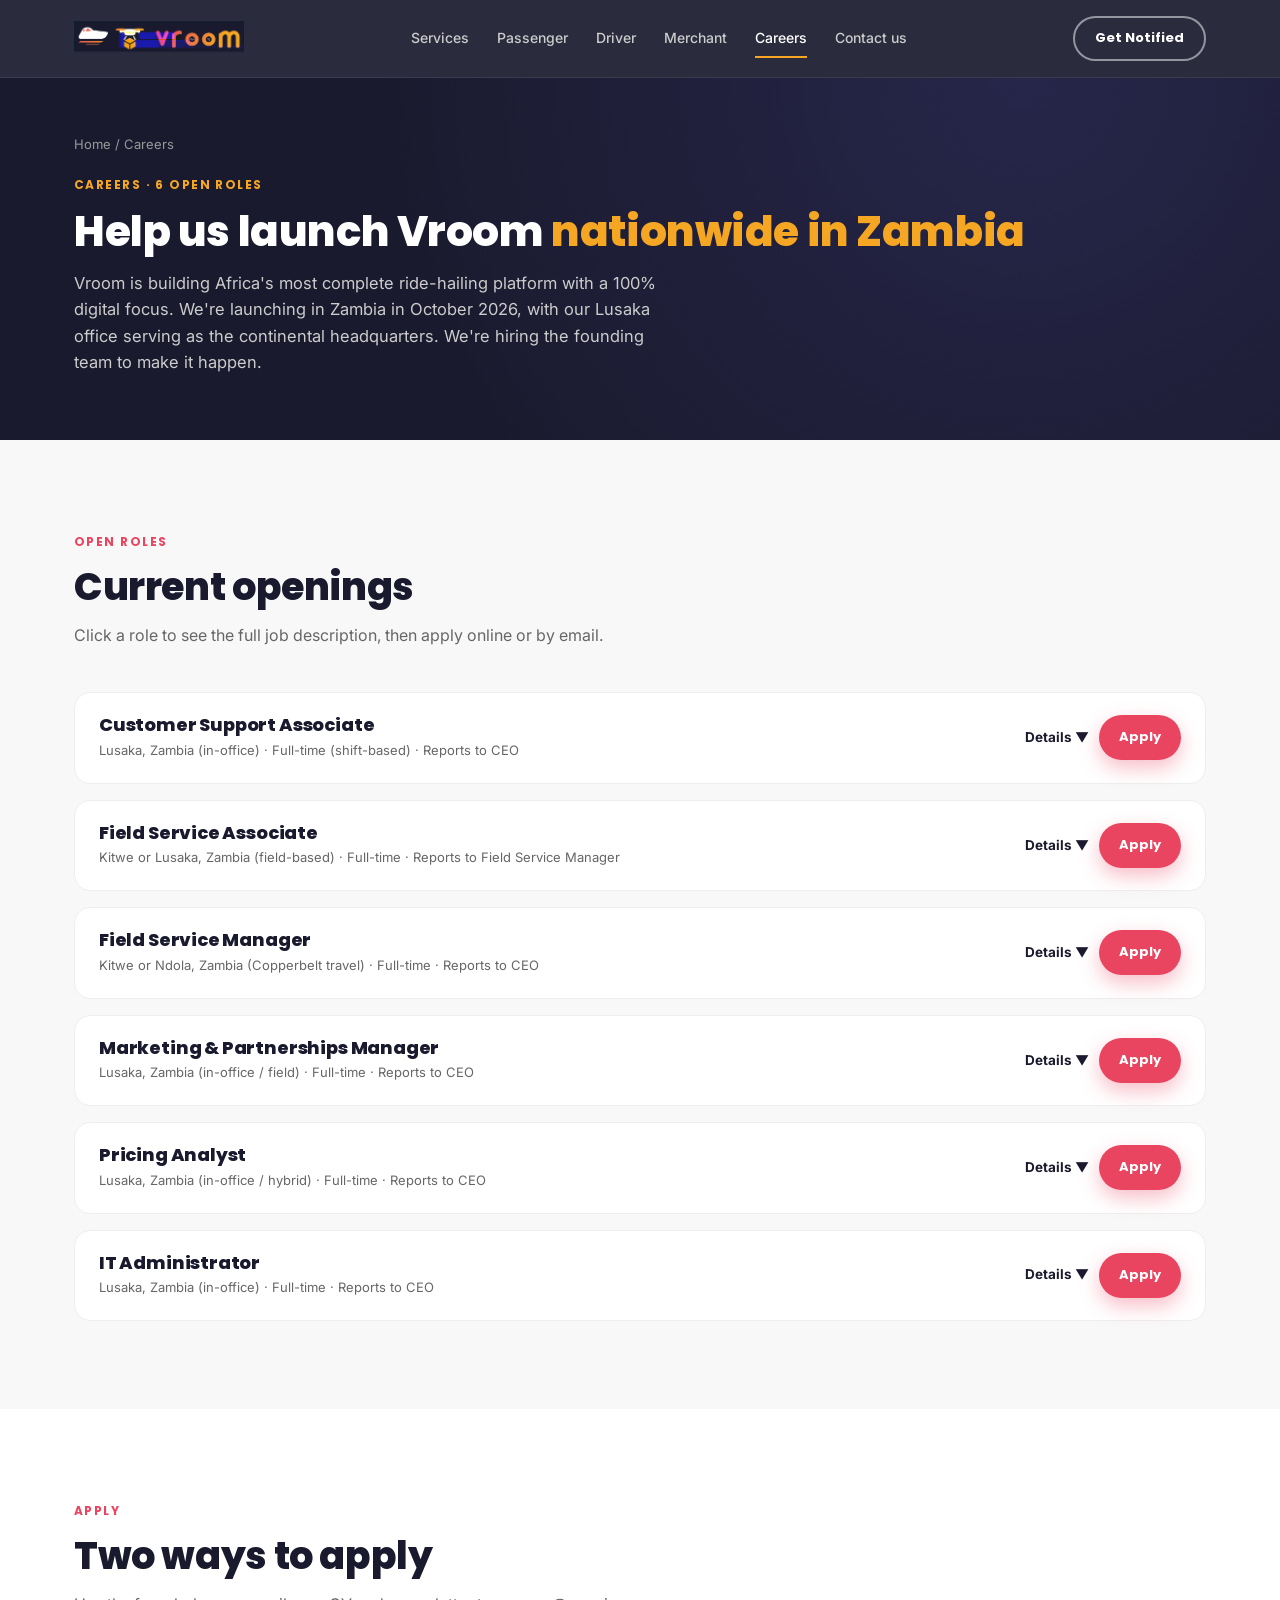
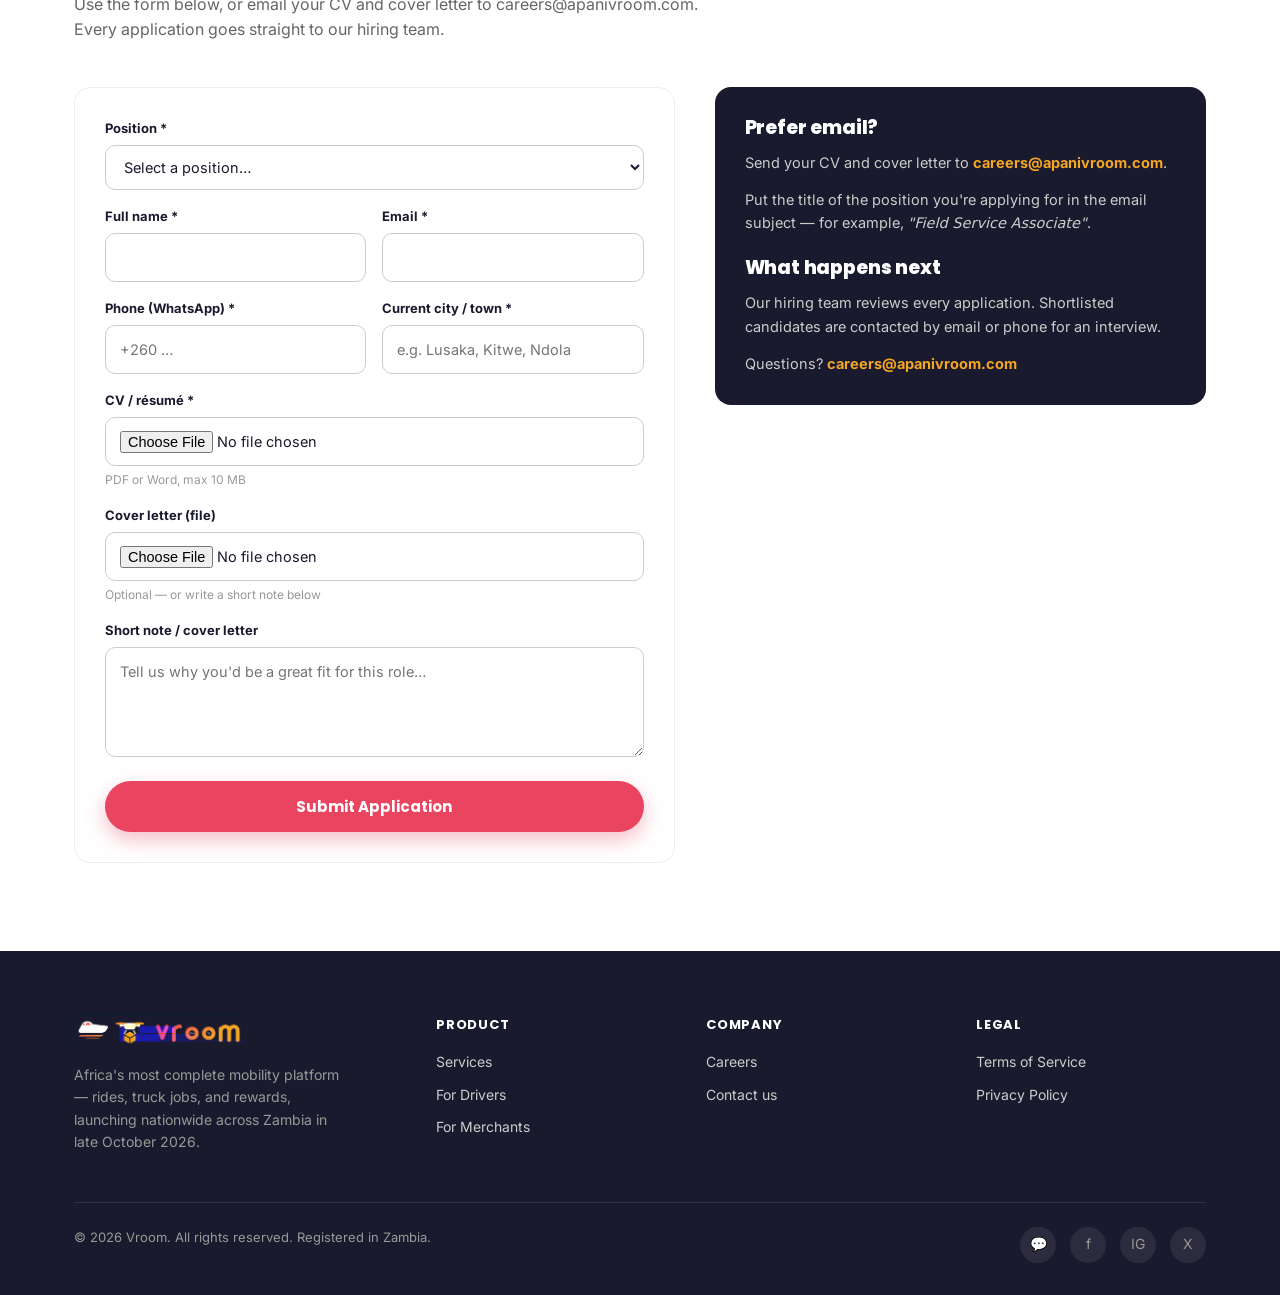
==== commit dbb9e8a9: "Add files via upload" ====
--- a/careers.html
+++ b/careers.html
@@ -34,7 +34,7 @@
 <section class="subhero">
   <div class="wrap">
     <div class="breadcrumb"><a href="index.html">Home</a> / Careers</div>
-    <span class="eyebrow" style="color:var(--accent);">Careers · 5 Open Roles</span>
+    <span class="eyebrow" style="color:var(--accent);">Careers · 6 Open Roles</span>
     <h1>Help us launch Vroom <span>nationwide in Zambia</span></h1>
     <p class="lead">Vroom is building Africa&#x27;s most complete ride-hailing platform with a 100% digital focus. We&#x27;re launching in Zambia in October 2026, with our Lusaka office serving as the continental headquarters. We're hiring the founding team to make it happen.</p>
   </div>
@@ -62,7 +62,7 @@
         <div class="job-body">
           <p>You&#x27;ll be the first person a rider or driver talks to when something goes wrong — cancelled rides, payments, lost items, or safety concerns — and you&#x27;ll make sure every one of them leaves the conversation looked after.</p>
           <h4>Key Responsibilities</h4><ul><li>Respond to rider and driver questions and issues by phone, in-app chat, and WhatsApp Business</li><li>Triage and escalate safety incidents according to Vroom&#x27;s procedures</li><li>Resolve fare, payment, and wallet disputes, and help riders recover lost items</li><li>Support riders and drivers across all ride types — My-City, City-to-City, and Truck Jobs</li><li>Log recurring issues and flag product gaps to the team</li><li>Cover assigned shifts within the 6am–10pm coverage window</li></ul>
-          <h4>Compensation</h4><ul><li>Competitive monthly base salary</li><li>Up to 100% of annual base salary in performance bonus, based on meeting service-quality and response-time targets</li></ul>
+          <h4>Compensation</h4><ul><li>Competitive, market-rate monthly base salary</li><li>Up to 100% of annual base salary in performance bonus, based on meeting service-quality and response-time targets</li></ul>
           <h4>Minimum Qualifications &amp; Skills</h4><ul><li>Fluent in English and 3 or more Zambian languages</li><li>Prior customer service or call-centre experience preferred</li><li>Calm, clear, and empathetic communicator under pressure</li><li>Comfortable with WhatsApp Business, admin dashboards, and basic spreadsheets</li><li>Grade 12 certificate required; diploma in a related field a plus</li></ul>
           <h4>How to Apply</h4><ul>
             <li>Apply online using the <a href="#apply" data-role="Customer Support Associate" style="color:var(--secondary);font-weight:700;">application form below</a>, or</li>
@@ -84,7 +84,7 @@
         <div class="job-body">
           <p>You&#x27;ll recruit Vroom&#x27;s first riders and drivers in person and help them understand how Vroom works — a field role built on real conversations, not a desk job.</p>
           <h4>Key Responsibilities</h4><ul><li>Recruit both riders (passengers) and drivers in the field</li><li>Explain Vroom&#x27;s ride types — My-City, City-to-City, and Truck Jobs, both shared and non-shared</li><li>Walk drivers through requirements, earnings, and the in-app approval process</li><li>Explain rewards, loyalty points, and referral incentives to riders</li><li>Track the rider and driver recruitment pipeline and report weekly progress</li><li>Run rider and driver referral campaigns</li><li>Represent Vroom at community meetups, bus stations, markets, and events</li></ul>
-          <h4>Compensation</h4><ul><li>Competitive monthly base salary</li><li>Up to 200% of annual base salary in performance bonus, based on meeting recruitment and activation targets</li></ul>
+          <h4>Compensation</h4><ul><li>Competitive, market-rate monthly base salary</li><li>Up to 200% of annual base salary in performance bonus, based on meeting recruitment and activation targets</li></ul>
           <h4>Minimum Qualifications &amp; Skills</h4><ul><li>Based in Kitwe or Lusaka and comfortable with regular field work</li><li>Prior sales, field marketing, or outreach experience preferred</li><li>Strong interpersonal skills; comfortable approaching strangers</li><li>Existing relationships with local drivers or transport operators a strong plus</li><li>Associate&#x27;s degree (diploma) in Business, Sales, or Marketing required</li><li>Basic smartphone literacy</li><li>Fluent in at least two Zambian languages</li></ul>
           <h4>How to Apply</h4><ul>
             <li>Apply online using the <a href="#apply" data-role="Field Service Associate" style="color:var(--secondary);font-weight:700;">application form below</a>, or</li>
@@ -106,7 +106,7 @@
         <div class="job-body">
           <p>You&#x27;ll lead all driver and passenger recruiting on the Copperbelt — building and running the local field team that brings Vroom&#x27;s second core market to life.</p>
           <h4>Key Responsibilities</h4><ul><li>Own driver and passenger recruiting targets across the Copperbelt (Kitwe, Ndola, Chingola, Mufulira, Luanshya, Kalulushi, Chililabombwe)</li><li>Recruit, train, and manage a team of Field Service Associates</li><li>Set weekly and monthly recruiting targets and track progress against them</li><li>Coordinate Copperbelt launch logistics and community activation events</li><li>Report recruiting and activation metrics to headquarters in Lusaka</li><li>Build relationships with driver associations, transport operators, and community leaders</li></ul>
-          <h4>Compensation</h4><ul><li>Competitive monthly base salary</li><li>Up to 100% of annual base salary in performance bonus, based on meeting team recruitment and activation targets</li></ul>
+          <h4>Compensation</h4><ul><li>Competitive, market-rate monthly base salary</li><li>Up to 100% of annual base salary in performance bonus, based on meeting team recruitment and activation targets</li></ul>
           <h4>Minimum Qualifications &amp; Skills</h4><ul><li>3+ years in field sales, recruiting, or operations, with prior team-leadership experience</li><li>Based in or able to relocate to the Copperbelt immediately</li><li>Valid driver&#x27;s license and willingness to travel regularly across the province</li><li>Highly organized and comfortable managing a distributed field team</li><li>Bachelor&#x27;s degree in Business, Operations, or a related field preferred</li><li>Fluent in at least two Zambian languages, including Bemba</li><li>Comfortable with digital tools (spreadsheets, WhatsApp Business)</li></ul>
           <h4>How to Apply</h4><ul>
             <li>Apply online using the <a href="#apply" data-role="Field Service Manager" style="color:var(--secondary);font-weight:700;">application form below</a>, or</li>
@@ -128,7 +128,7 @@
         <div class="job-body">
           <p>You&#x27;ll own how Zambia first hears about Vroom and how riders and drivers stay engaged after launch — campaigns, partnerships, and community presence.</p>
           <h4>Key Responsibilities</h4><ul><li>Plan and execute Vroom&#x27;s Zambia launch marketing across digital, radio, and on-ground channels</li><li>Manage Vroom&#x27;s social media presence (Facebook, Instagram, TikTok, and WhatsApp)</li><li>Build partnerships with businesses, malls, universities, hospitals, and transport hubs</li><li>Design rider and driver promotions, referral campaigns, and loyalty offers</li><li>Build relationships with local press, influencers, and community organizations</li><li>Run on-ground activations alongside the field service team</li><li>Track campaign performance and marketing spend against targets</li></ul>
-          <h4>Compensation</h4><ul><li>Competitive monthly base salary</li><li>Up to 100% of annual base salary in performance bonus, based on meeting rider growth, driver growth, and partnership targets</li></ul>
+          <h4>Compensation</h4><ul><li>Competitive, market-rate monthly base salary</li><li>Up to 100% of annual base salary in performance bonus, based on meeting rider growth, driver growth, and partnership targets</li></ul>
           <h4>Minimum Qualifications &amp; Skills</h4><ul><li>5+ years in marketing, communications, partnerships, or community management</li><li>Deep familiarity with the Zambian social and media landscape</li><li>Comfortable across digital content, PR, and in-person activation</li><li>Bachelor&#x27;s degree in Marketing, Communications, or Business required; Master&#x27;s a plus</li><li>Portfolio or examples of past campaigns a strong plus</li><li>Fluent in English and at least two Zambian languages</li></ul>
           <h4>How to Apply</h4><ul>
             <li>Apply online using the <a href="#apply" data-role="Marketing &amp; Partnerships Manager" style="color:var(--secondary);font-weight:700;">application form below</a>, or</li>
@@ -150,11 +150,33 @@
         <div class="job-body">
           <p>You&#x27;ll own how Vroom prices every service line — My-City rides, City-to-City rides, and Truck Jobs — keeping fares and commissions competitive, profitable, and easy to understand.</p>
           <h4>Key Responsibilities</h4><ul><li>Monitor and analyze fare and commission structures across all ride and truck tiers</li><li>Benchmark Vroom&#x27;s pricing against local competitors and recommend adjustments</li><li>Model the revenue and margin impact of proposed fare, commission, or promotional changes</li><li>Recommend and help implement fare, surge, and promotional pricing updates</li><li>Track demand, utilization, and price sensitivity by ride type and region</li><li>Partner with Finance on the pricing assumptions in Vroom&#x27;s financial model</li><li>Own pricing for new service lines as they launch</li></ul>
-          <h4>Compensation</h4><ul><li>Competitive monthly base salary</li><li>Up to 100% of annual base salary in performance bonus, based on meeting pricing and margin targets</li></ul>
+          <h4>Compensation</h4><ul><li>Competitive, market-rate monthly base salary</li><li>Up to 100% of annual base salary in performance bonus, based on meeting pricing and margin targets</li></ul>
           <h4>Minimum Qualifications &amp; Skills</h4><ul><li>Bachelor&#x27;s degree in Economics, Finance, Business, Statistics, or a related field required</li><li>Strong Excel / spreadsheet modeling skills</li><li>Analytical mindset with strong attention to detail</li><li>Prior experience in pricing, revenue management, or financial analysis a strong plus</li><li>Comfortable turning large datasets into clear recommendations</li><li>Fluent in English; additional Zambian languages a plus</li></ul>
           <h4>How to Apply</h4><ul>
             <li>Apply online using the <a href="#apply" data-role="Pricing Analyst" style="color:var(--secondary);font-weight:700;">application form below</a>, or</li>
             <li>Email your CV and cover letter to <a href="mailto:careers@apanivroom.com?subject=Pricing Analyst" style="color:var(--secondary);font-weight:700;">careers@apanivroom.com</a> with the position title as the subject</li>
+          </ul>
+        </div>
+      </details>
+      <details class="job-row" id="it-administrator">
+        <summary>
+          <div>
+            <h3>IT Administrator</h3>
+            <div class="job-meta">Lusaka, Zambia (in-office) · Full-time · Reports to CEO</div>
+          </div>
+          <div class="job-actions">
+            <span class="more">Details</span>
+            <a href="#apply" class="btn btn-primary btn-sm" data-role="IT Administrator">Apply</a>
+          </div>
+        </summary>
+        <div class="job-body">
+          <p>You&#x27;ll lead all IT-related activities across Vroom — keeping the app, backend, and internal systems stable, secure, and bug-free.</p>
+          <h4>Key Responsibilities</h4><ul><li>Monitor app and backend uptime, performance, and error rates</li><li>Manage and maintain Vroom&#x27;s cloud infrastructure (Firebase, AWS, and related services)</li><li>Triage bugs and crashes, coordinating fixes with the development team</li><li>Own the release QA checklist ahead of every App Store and Play Store submission</li><li>Manage device, account, and access provisioning for the team</li><li>Maintain data security, backup, and disaster-recovery practices</li><li>Maintain documentation of Vroom&#x27;s technical infrastructure and processes</li></ul>
+          <h4>Compensation</h4><ul><li>Competitive, market-rate monthly base salary</li><li>Up to 100% of annual base salary in performance bonus, based on meeting system-uptime and reliability targets</li></ul>
+          <h4>Minimum Qualifications &amp; Skills</h4><ul><li>Bachelor&#x27;s degree in Computer Science, Information Technology, or a related field required</li><li>3+ years in IT administration, systems administration, or DevOps</li><li>Experience with cloud platforms (Firebase, AWS, or GCP)</li><li>Familiarity with mobile app release pipelines (Expo/EAS, App Store Connect, Google Play Console) a strong plus</li><li>Strong troubleshooting and incident-response skills</li><li>Comfortable working independently with minimal supervision</li></ul>
+          <h4>How to Apply</h4><ul>
+            <li>Apply online using the <a href="#apply" data-role="IT Administrator" style="color:var(--secondary);font-weight:700;">application form below</a>, or</li>
+            <li>Email your CV and cover letter to <a href="mailto:careers@apanivroom.com?subject=IT Administrator" style="color:var(--secondary);font-weight:700;">careers@apanivroom.com</a> with the position title as the subject</li>
           </ul>
         </div>
       </details>
@@ -176,7 +198,7 @@
         <div>
           <label for="role">Position *</label>
           <select id="role" name="position" required>
-            <option value="">Select a position…</option><option>Customer Support Associate</option><option>Field Service Associate</option><option>Field Service Manager</option><option>Marketing &amp; Partnerships Manager</option><option>Pricing Analyst</option>
+            <option value="">Select a position…</option><option>Customer Support Associate</option><option>Field Service Associate</option><option>Field Service Manager</option><option>Marketing &amp; Partnerships Manager</option><option>Pricing Analyst</option><option>IT Administrator</option>
           </select>
         </div>
         <div class="row2">
